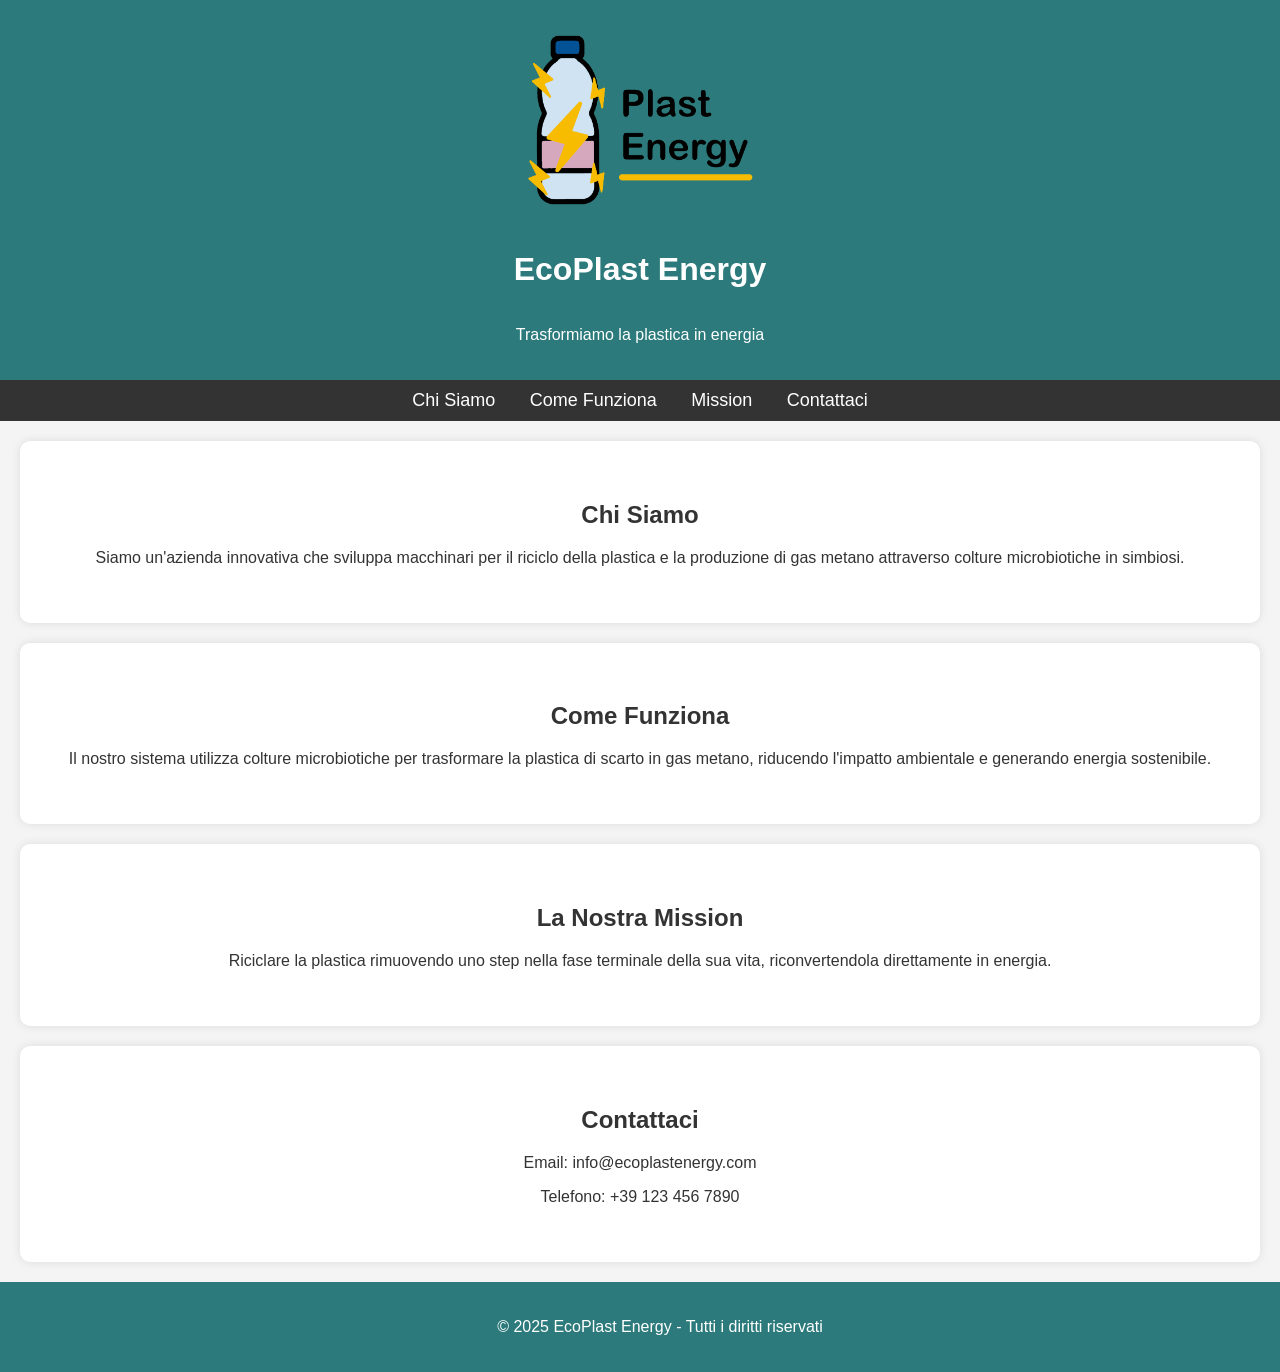
==== index.html @ 4c490d20 "#" ====
<!DOCTYPE html>
<html lang="it">
<head>
    <meta charset="UTF-8">
    <meta name="viewport" content="width=device-width, initial-scale=1.0">
    <title>EcoPlast Energy</title>
    <link rel="stylesheet" href="styles.css">
</head>
<body>
    <header>
        <img src="logo.png" alt="EcoPlast Energy Logo" class="logo">
        <h1>EcoPlast Energy</h1>
        <p>Trasformiamo la plastica in energia</p>
    </header>
    
    <nav>
        <ul>
            <li><a href="#chi-siamo">Chi Siamo</a></li>
            <li><a href="#come-funziona">Come Funziona</a></li>
            <li><a href="#mission">Mission</a></li>
            <li><a href="#contatti">Contattaci</a></li>
        </ul>
    </nav>
    
    <section id="chi-siamo">
        <h2>Chi Siamo</h2>
        <p>Siamo un'azienda innovativa che sviluppa macchinari per il riciclo della plastica e la produzione di gas metano attraverso colture microbiotiche in simbiosi.</p>
    </section>
    
    <section id="come-funziona">
        <h2>Come Funziona</h2>
        <p>Il nostro sistema utilizza colture microbiotiche per trasformare la plastica di scarto in gas metano, riducendo l'impatto ambientale e generando energia sostenibile.</p>
    </section>
    
    <section id="mission">
        <h2>La Nostra Mission</h2>
        <p>Riciclare la plastica rimuovendo uno step nella fase terminale della sua vita, riconvertendola direttamente in energia.</p>
    </section>
    
    <section id="contatti">
        <h2>Contattaci</h2>
        <p>Email: info@ecoplastenergy.com</p>
        <p>Telefono: +39 123 456 7890</p>
    </section>
    
    <footer>
        <p>&copy; 2025 EcoPlast Energy - Tutti i diritti riservati</p>
    </footer>    
</body>
</html>
---- styles.css ----
/* styles.css */
body {
    font-family: Arial, sans-serif;
    margin: 0;
    padding: 0;
    background-color: #f4f4f4;
    color: #333;
}

header {
    background-color: #2c7a7b;
    color: white;
    text-align: center;
    padding: 20px 0;
    display: flex;
    flex-direction: column;
    align-items: center;
}

.logo {
    width: 250px;
    height: auto;
    margin-bottom: 10px;
    padding-bottom: 10px;
    padding-top: 10px;
}

nav {
    background: #333;
    text-align: center;
    padding: 10px 0;
}

nav ul {
    list-style: none;
    padding: 0;
    margin: 0;
}

nav ul li {
    display: inline;
    margin: 0 15px;
}

nav ul li a {
    color: white;
    text-decoration: none;
    font-size: 18px;
}

section {
    padding: 40px;
    text-align: center;
    background: white;
    margin: 20px;
    border-radius: 10px;
    box-shadow: 0 0 10px rgba(0, 0, 0, 0.1);
}

footer {
    text-align: center;
    padding: 20px;
    background: #2c7a7b;
    color: white;
    position: relative;
    bottom: 0;
    width: 100%;
}
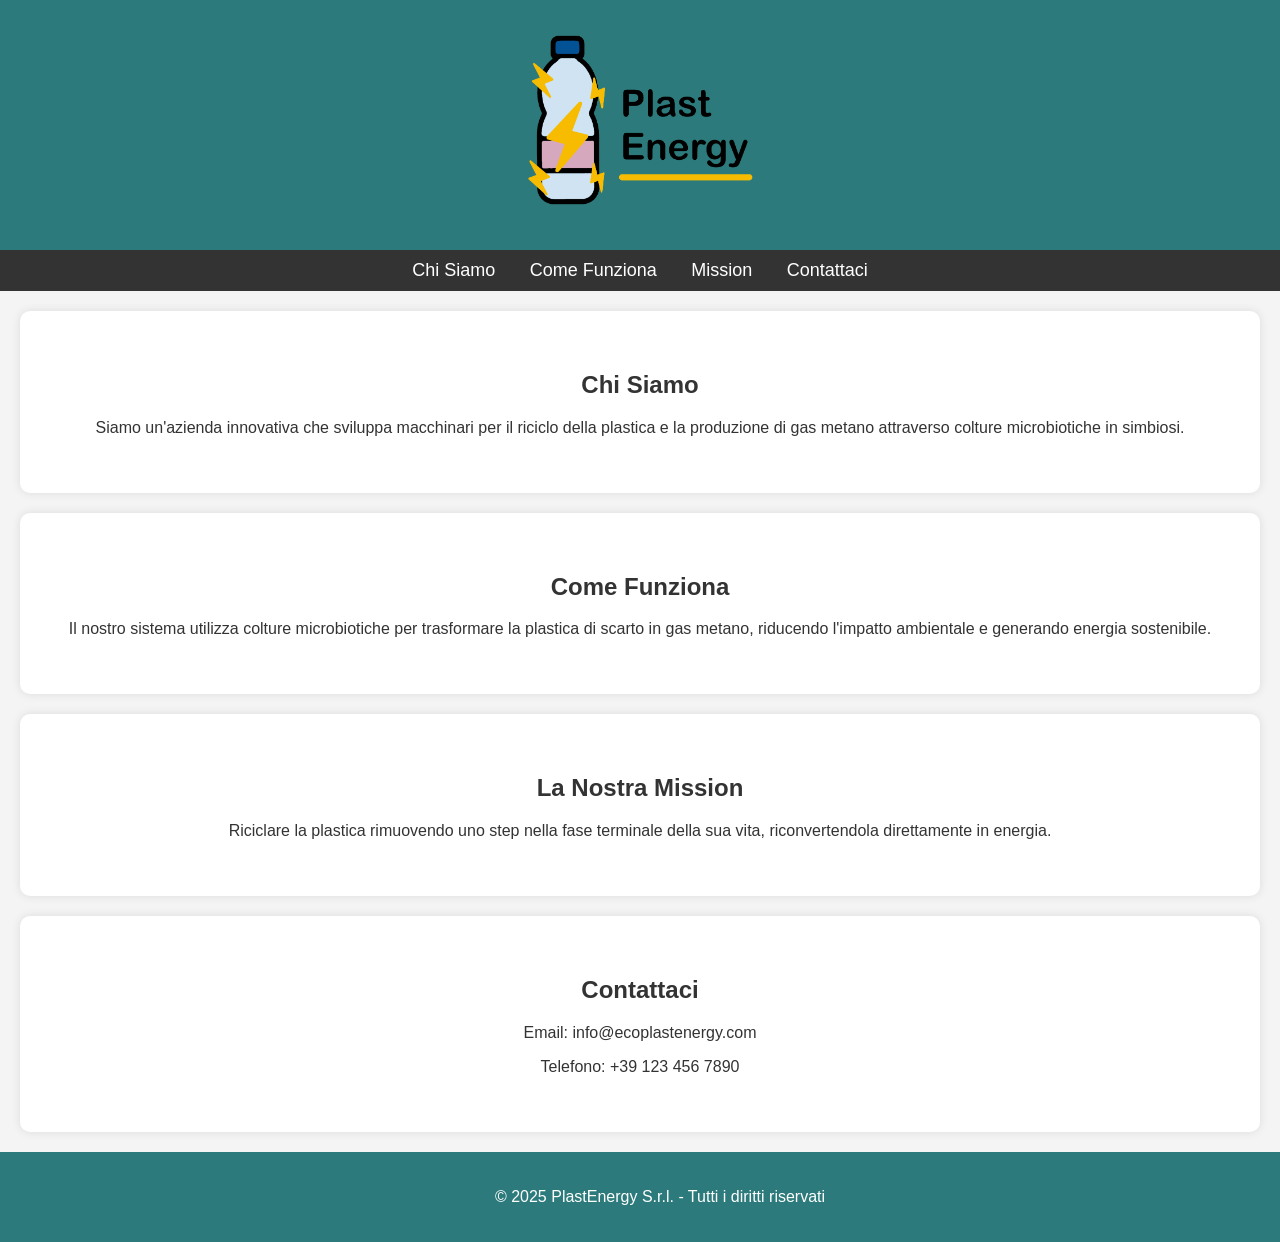
==== commit 9c6fa751: "Update .DS_Store system file" ====
--- a/index.html
+++ b/index.html
@@ -8,9 +8,7 @@
 </head>
 <body>
     <header>
-        <img src="logo.png" alt="EcoPlast Energy Logo" class="logo">
-        <h1>EcoPlast Energy</h1>
-        <p>Trasformiamo la plastica in energia</p>
+        <img src="logo.png" alt="PlastEnergy Logo" class="logo">
     </header>
     
     <nav>
@@ -44,7 +42,7 @@
     </section>
     
     <footer>
-        <p>&copy; 2025 EcoPlast Energy - Tutti i diritti riservati</p>
+        <p>&copy; 2025 PlastEnergy S.r.l. - Tutti i diritti riservati</p>
     </footer>    
 </body>
 </html>
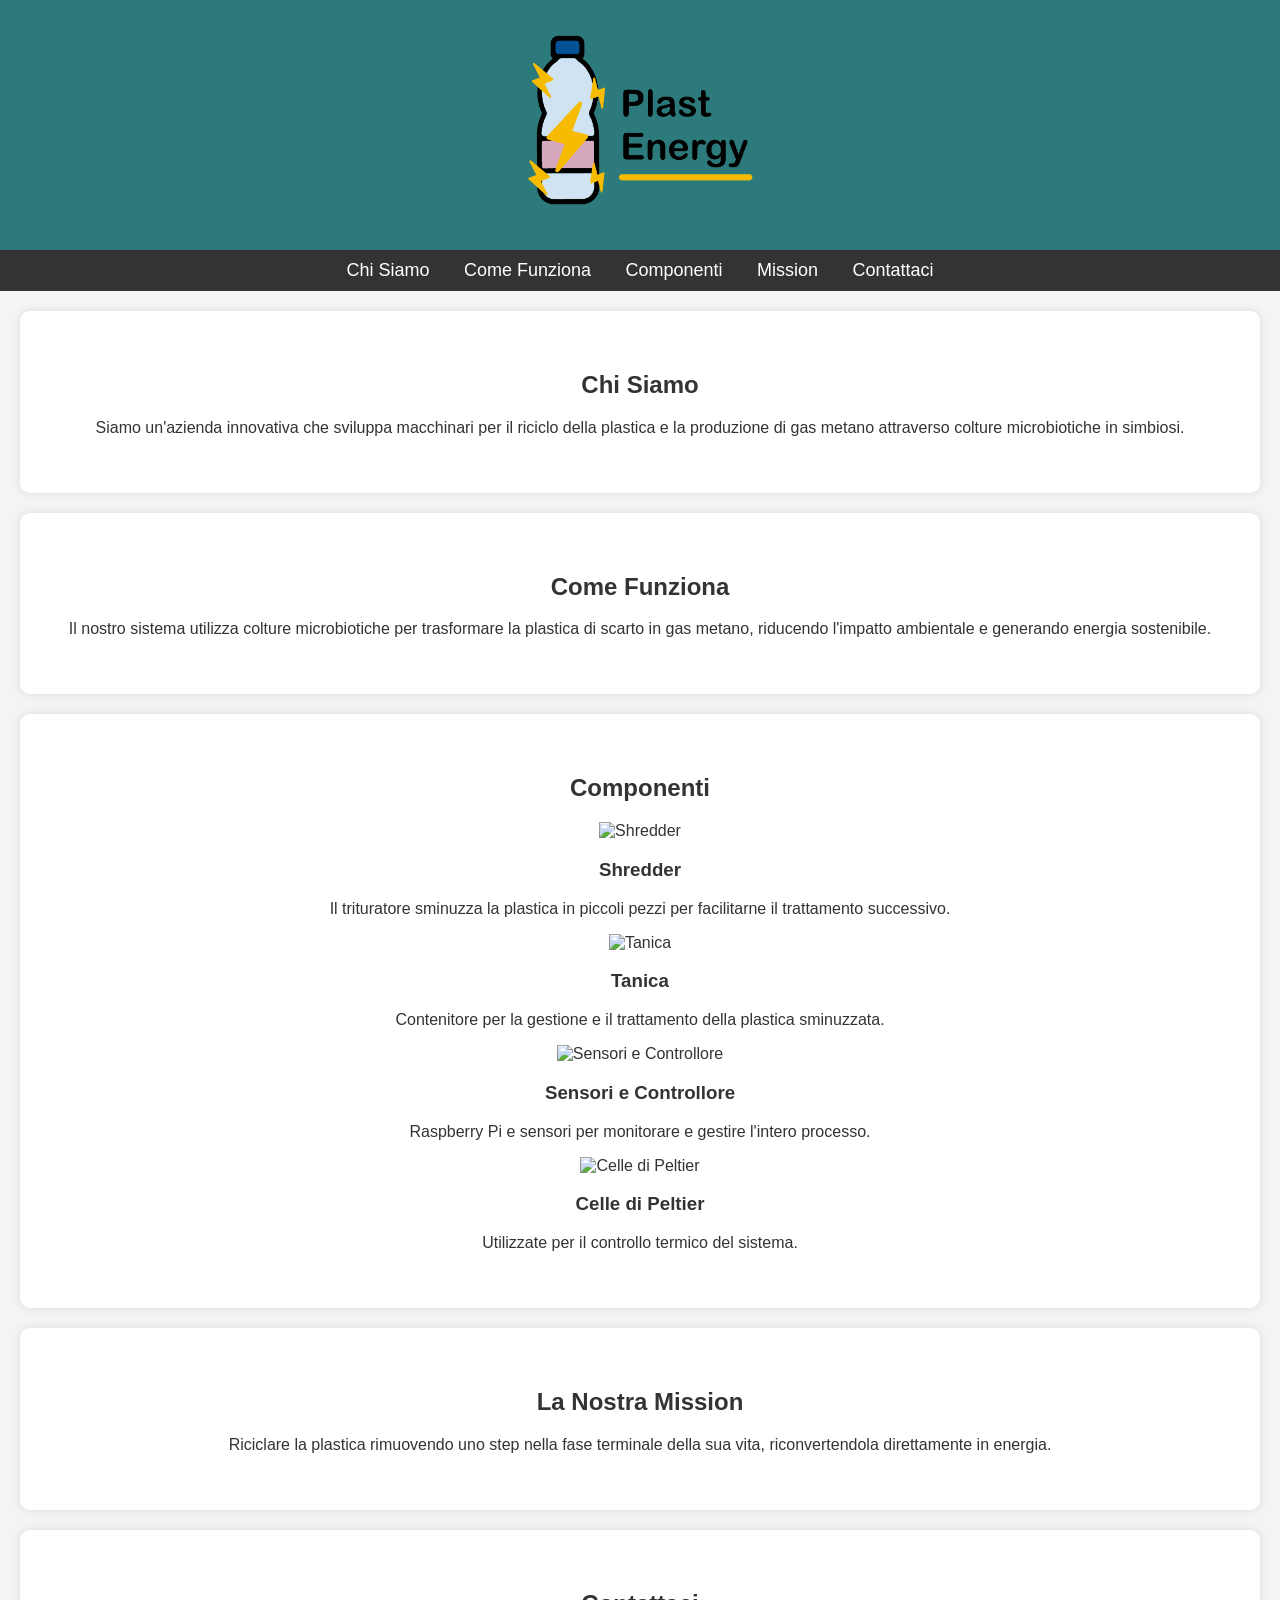
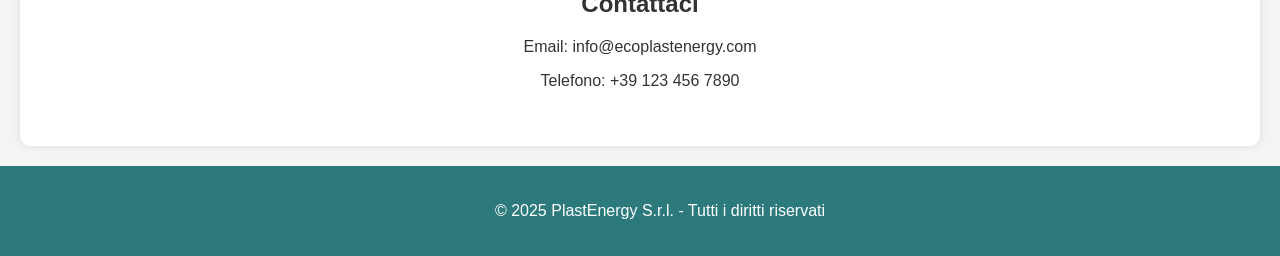
==== commit ab1b82de: "Update index.html" ====
--- a/index.html
+++ b/index.html
@@ -15,6 +15,7 @@
         <ul>
             <li><a href="#chi-siamo">Chi Siamo</a></li>
             <li><a href="#come-funziona">Come Funziona</a></li>
+            <li><a href="#componenti">Componenti</a></li>
             <li><a href="#mission">Mission</a></li>
             <li><a href="#contatti">Contattaci</a></li>
         </ul>
@@ -29,7 +30,33 @@
         <h2>Come Funziona</h2>
         <p>Il nostro sistema utilizza colture microbiotiche per trasformare la plastica di scarto in gas metano, riducendo l'impatto ambientale e generando energia sostenibile.</p>
     </section>
-    
+
+    <section id="componenti">
+        <h2>Componenti</h2>
+        <div class="componenti-container">
+            <div class="componente">
+                <img src="shredder.jpg" alt="Shredder">
+                <h3>Shredder</h3>
+                <p>Il trituratore sminuzza la plastica in piccoli pezzi per facilitarne il trattamento successivo.</p>
+            </div>
+            <div class="componente">
+                <img src="tanica.jpg" alt="Tanica">
+                <h3>Tanica</h3>
+                <p>Contenitore per la gestione e il trattamento della plastica sminuzzata.</p>
+            </div>
+            <div class="componente">
+                <img src="sensori-controller.jpg" alt="Sensori e Controllore">
+                <h3>Sensori e Controllore</h3>
+                <p>Raspberry Pi e sensori per monitorare e gestire l'intero processo.</p>
+            </div>
+            <div class="componente">
+                <img src="peltier.jpg" alt="Celle di Peltier">
+                <h3>Celle di Peltier</h3>
+                <p>Utilizzate per il controllo termico del sistema.</p>
+            </div>
+        </div>
+    </section>
+
     <section id="mission">
         <h2>La Nostra Mission</h2>
         <p>Riciclare la plastica rimuovendo uno step nella fase terminale della sua vita, riconvertendola direttamente in energia.</p>
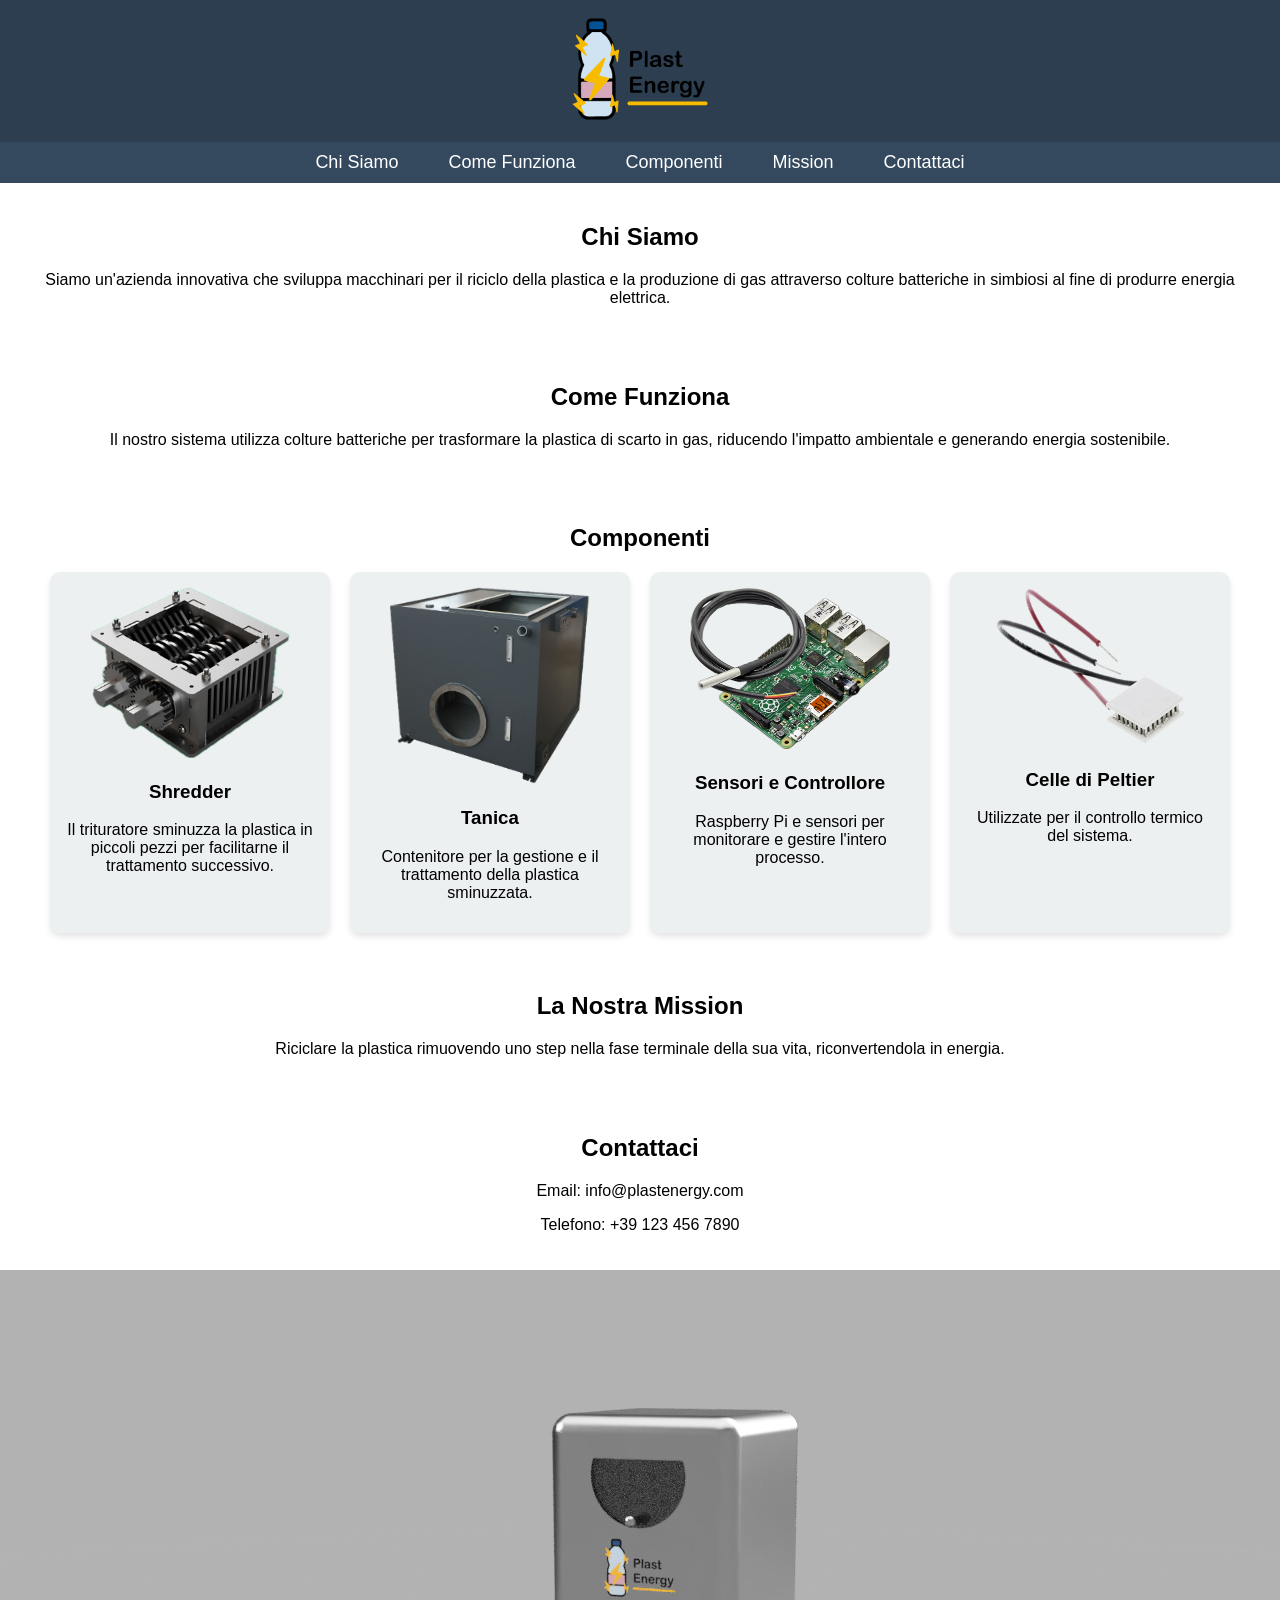
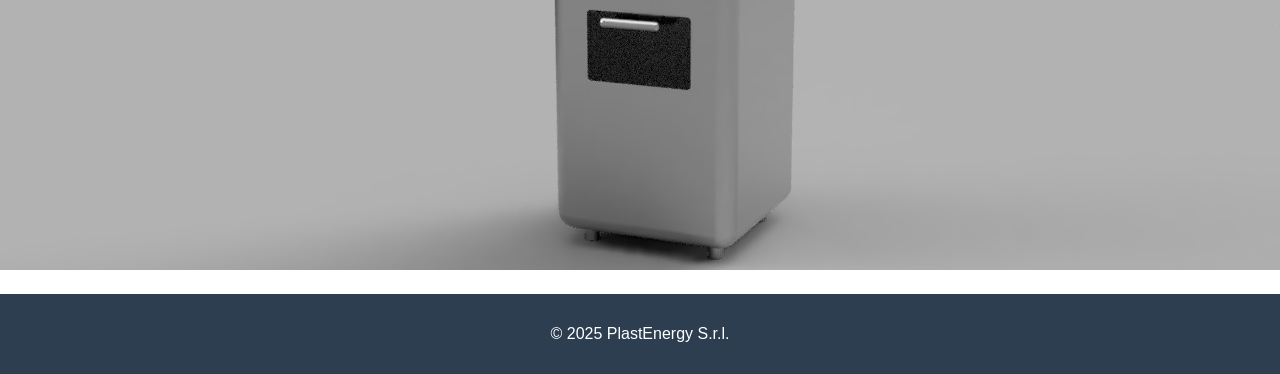
==== commit 90deec1e: "#" ====
--- a/index.html
+++ b/index.html
@@ -23,34 +23,34 @@
     
     <section id="chi-siamo">
         <h2>Chi Siamo</h2>
-        <p>Siamo un'azienda innovativa che sviluppa macchinari per il riciclo della plastica e la produzione di gas metano attraverso colture microbiotiche in simbiosi.</p>
+        <p>Siamo un'azienda innovativa che sviluppa macchinari per il riciclo della plastica e la produzione di gas attraverso colture batteriche in simbiosi al fine di produrre energia elettrica.</p>
     </section>
     
     <section id="come-funziona">
         <h2>Come Funziona</h2>
-        <p>Il nostro sistema utilizza colture microbiotiche per trasformare la plastica di scarto in gas metano, riducendo l'impatto ambientale e generando energia sostenibile.</p>
+        <p>Il nostro sistema utilizza colture batteriche per trasformare la plastica di scarto in gas, riducendo l'impatto ambientale e generando energia sostenibile.</p>
     </section>
 
     <section id="componenti">
         <h2>Componenti</h2>
         <div class="componenti-container">
             <div class="componente">
-                <img src="shredder.jpg" alt="Shredder">
+                <img src="shredder.png" alt="Shredder">
                 <h3>Shredder</h3>
                 <p>Il trituratore sminuzza la plastica in piccoli pezzi per facilitarne il trattamento successivo.</p>
             </div>
             <div class="componente">
-                <img src="tanica.jpg" alt="Tanica">
+                <img src="tanica.png" alt="Tanica">
                 <h3>Tanica</h3>
                 <p>Contenitore per la gestione e il trattamento della plastica sminuzzata.</p>
             </div>
             <div class="componente">
-                <img src="sensori-controller.jpg" alt="Sensori e Controllore">
+                <img src="sensori-controller.png" alt="Sensori e Controllore">
                 <h3>Sensori e Controllore</h3>
                 <p>Raspberry Pi e sensori per monitorare e gestire l'intero processo.</p>
             </div>
             <div class="componente">
-                <img src="peltier.jpg" alt="Celle di Peltier">
+                <img src="peltier.png" alt="Celle di Peltier">
                 <h3>Celle di Peltier</h3>
                 <p>Utilizzate per il controllo termico del sistema.</p>
             </div>
@@ -59,17 +59,20 @@
 
     <section id="mission">
         <h2>La Nostra Mission</h2>
-        <p>Riciclare la plastica rimuovendo uno step nella fase terminale della sua vita, riconvertendola direttamente in energia.</p>
+        <p>Riciclare la plastica rimuovendo uno step nella fase terminale della sua vita, riconvertendola in energia.</p>
     </section>
     
     <section id="contatti">
         <h2>Contattaci</h2>
-        <p>Email: info@ecoplastenergy.com</p>
+        <p>Email: info@plastenergy.com</p>
         <p>Telefono: +39 123 456 7890</p>
     </section>
+
+    <iframe src="render.html" width="100%" height="600px" style="border:none;"></iframe>
+
     
     <footer>
-        <p>&copy; 2025 PlastEnergy S.r.l. - Tutti i diritti riservati</p>
+        <p>&copy; 2025 PlastEnergy S.r.l.</p>
     </footer>    
 </body>
 </html>
--- a/styles.css
+++ b/styles.css
@@ -1,68 +1,100 @@
-/* styles.css */
+/* Stili generali */
 body {
     font-family: Arial, sans-serif;
     margin: 0;
     padding: 0;
-    background-color: #f4f4f4;
-    color: #333;
+    text-align: center;
 }
 
+/* Header */
 header {
-    background-color: #2c7a7b;
-    color: white;
-    text-align: center;
-    padding: 20px 0;
-    display: flex;
-    flex-direction: column;
-    align-items: center;
+    background-color: #2c3e50;
+    padding: 15px 0;
 }
 
 .logo {
-    width: 250px;
-    height: auto;
-    margin-bottom: 10px;
-    padding-bottom: 10px;
-    padding-top: 10px;
+    max-width: 150px;
 }
 
+/* Navbar */
 nav {
-    background: #333;
-    text-align: center;
-    padding: 10px 0;
+    background-color: #34495e;
 }
 
 nav ul {
-    list-style: none;
+    list-style-type: none;
     padding: 0;
     margin: 0;
+    display: flex;
+    justify-content: center;
 }
 
 nav ul li {
-    display: inline;
-    margin: 0 15px;
+    margin: 10px;
 }
 
 nav ul li a {
     color: white;
     text-decoration: none;
     font-size: 18px;
+    padding: 10px 15px;
 }
 
-section {
-    padding: 40px;
-    text-align: center;
-    background: white;
-    margin: 20px;
-    border-radius: 10px;
-    box-shadow: 0 0 10px rgba(0, 0, 0, 0.1);
+nav ul li a:hover {
+    background-color: #1abc9c;
+    border-radius: 5px;
 }
 
+/* Sezioni */
+section {
+    padding: 20px;
+}
+
+/* Stile componenti */
+.componenti-container {
+    display: flex;
+    flex-wrap: wrap;
+    justify-content: center;
+    gap: 20px;
+}
+
+.componente {
+    background: #ecf0f1;
+    border-radius: 10px;
+    padding: 15px;
+    text-align: center;
+    width: 250px;
+    box-shadow: 0px 4px 6px rgba(0, 0, 0, 0.1);
+}
+
+.componente img {
+    width: 100%;
+    max-width: 200px;
+    height: auto;
+    border-radius: 5px;
+}
+
+/* Footer */
 footer {
-    text-align: center;
-    padding: 20px;
-    background: #2c7a7b;
+    background-color: #2c3e50;
     color: white;
-    position: relative;
-    bottom: 0;
-    width: 100%;
+    padding: 15px;
+    margin-top: 20px;
 }
+
+/* Responsive design */
+@media screen and (max-width: 768px) {
+    nav ul {
+        flex-direction: column;
+        align-items: center;
+    }
+
+    .componenti-container {
+        flex-direction: column;
+        align-items: center;
+    }
+
+    .componente {
+        width: 90%;
+    }
+}
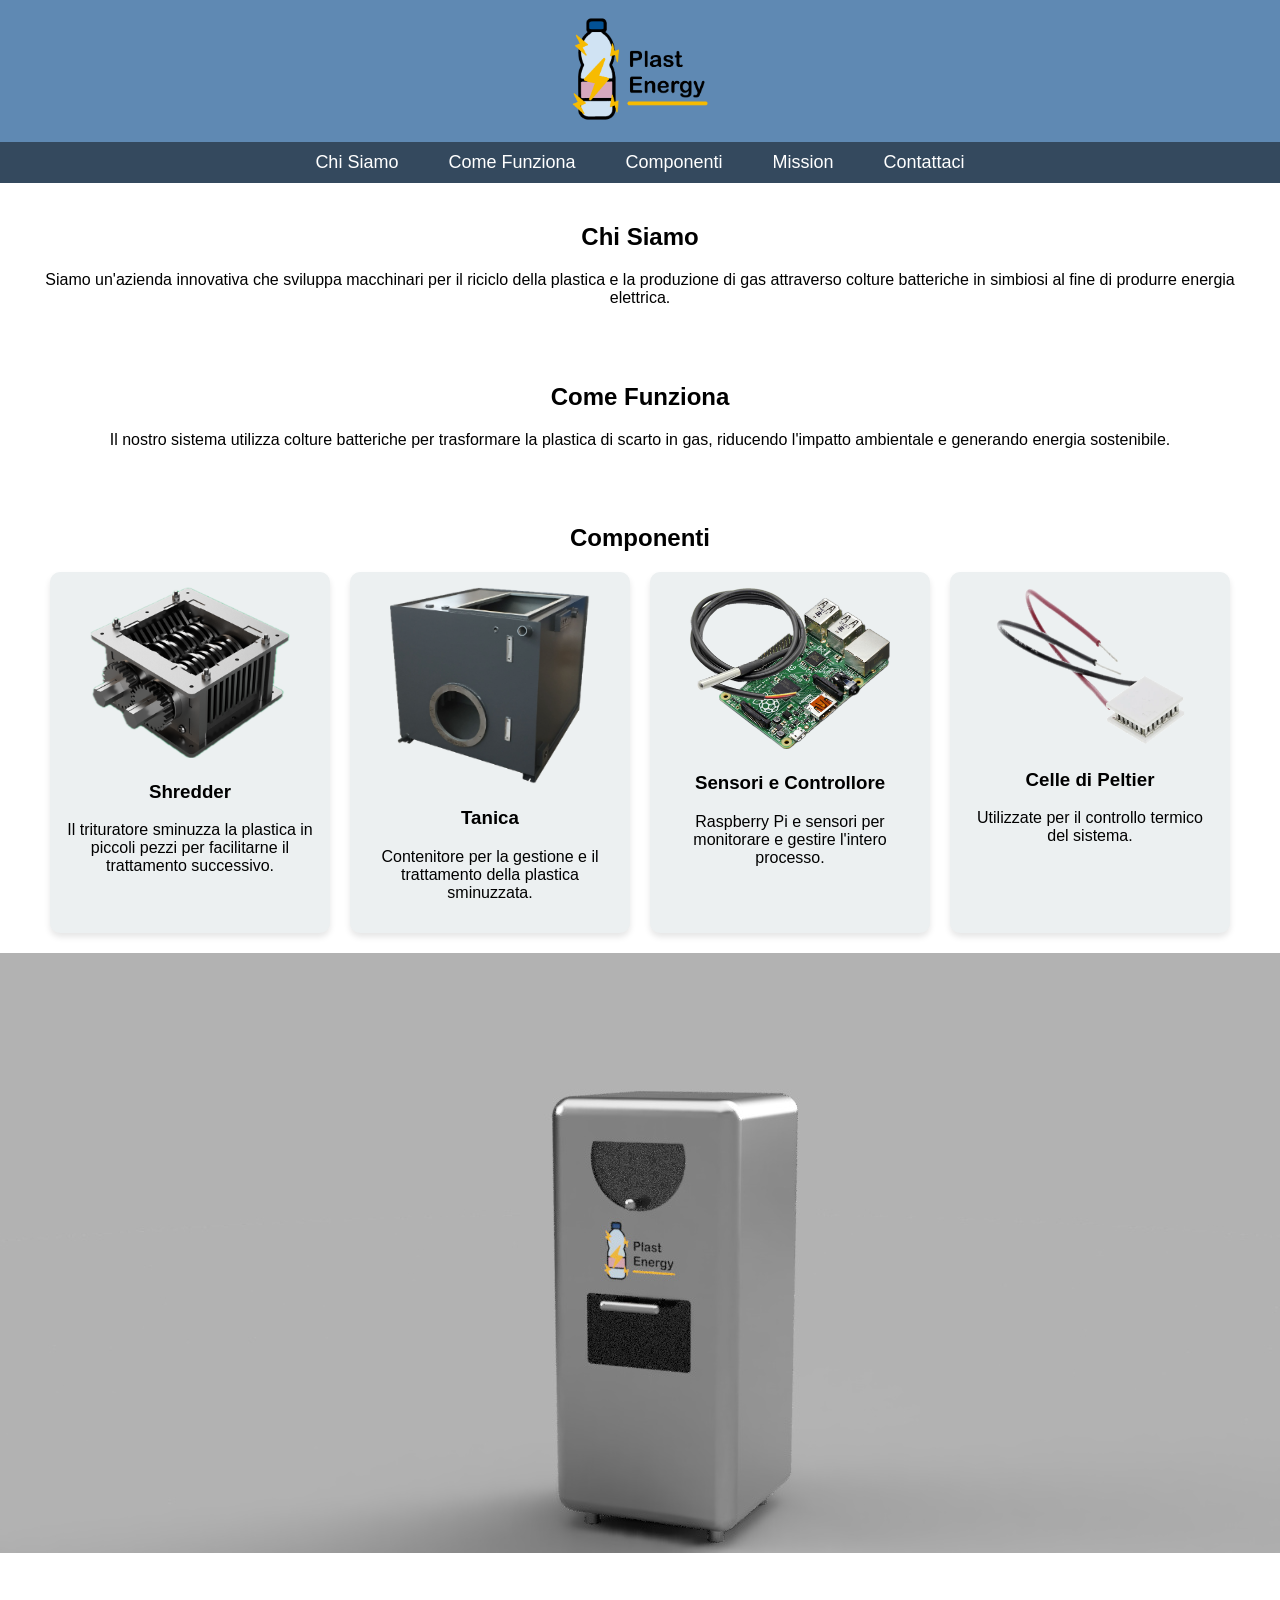
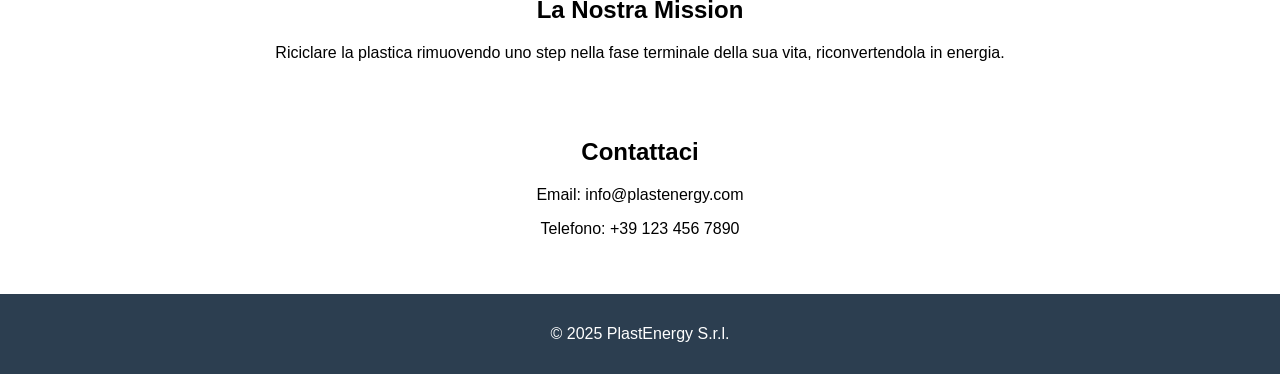
==== commit 22531135: "#" ====
--- a/index.html
+++ b/index.html
@@ -57,6 +57,9 @@
         </div>
     </section>
 
+
+    <iframe src="render.html" width="100%" height="600px" style="border:none;"></iframe>
+
     <section id="mission">
         <h2>La Nostra Mission</h2>
         <p>Riciclare la plastica rimuovendo uno step nella fase terminale della sua vita, riconvertendola in energia.</p>
@@ -68,7 +71,6 @@
         <p>Telefono: +39 123 456 7890</p>
     </section>
 
-    <iframe src="render.html" width="100%" height="600px" style="border:none;"></iframe>
 
     
     <footer>
--- a/styles.css
+++ b/styles.css
@@ -8,7 +8,7 @@
 
 /* Header */
 header {
-    background-color: #2c3e50;
+    background-color: #5f89b3;
     padding: 15px 0;
 }
 
@@ -41,7 +41,7 @@
 }
 
 nav ul li a:hover {
-    background-color: #1abc9c;
+    background-color: #5f89b3;
     border-radius: 5px;
 }
 
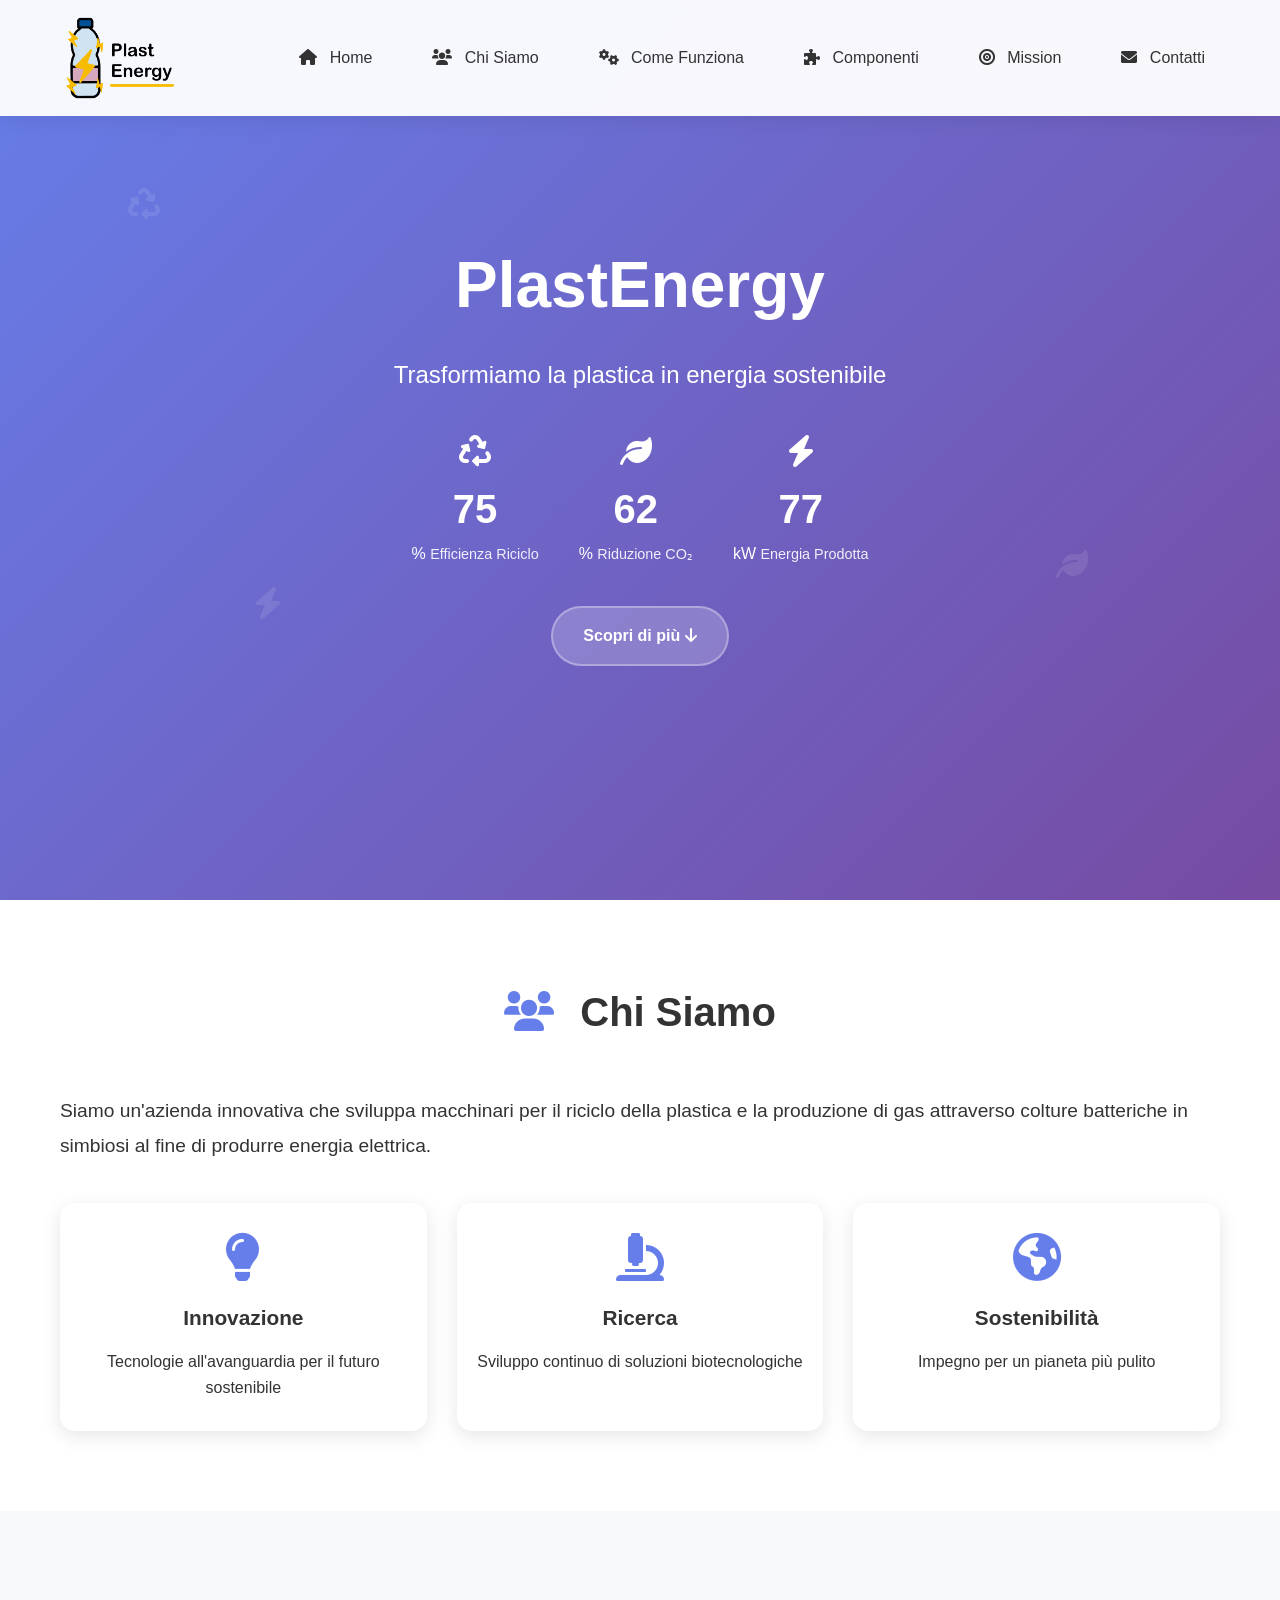
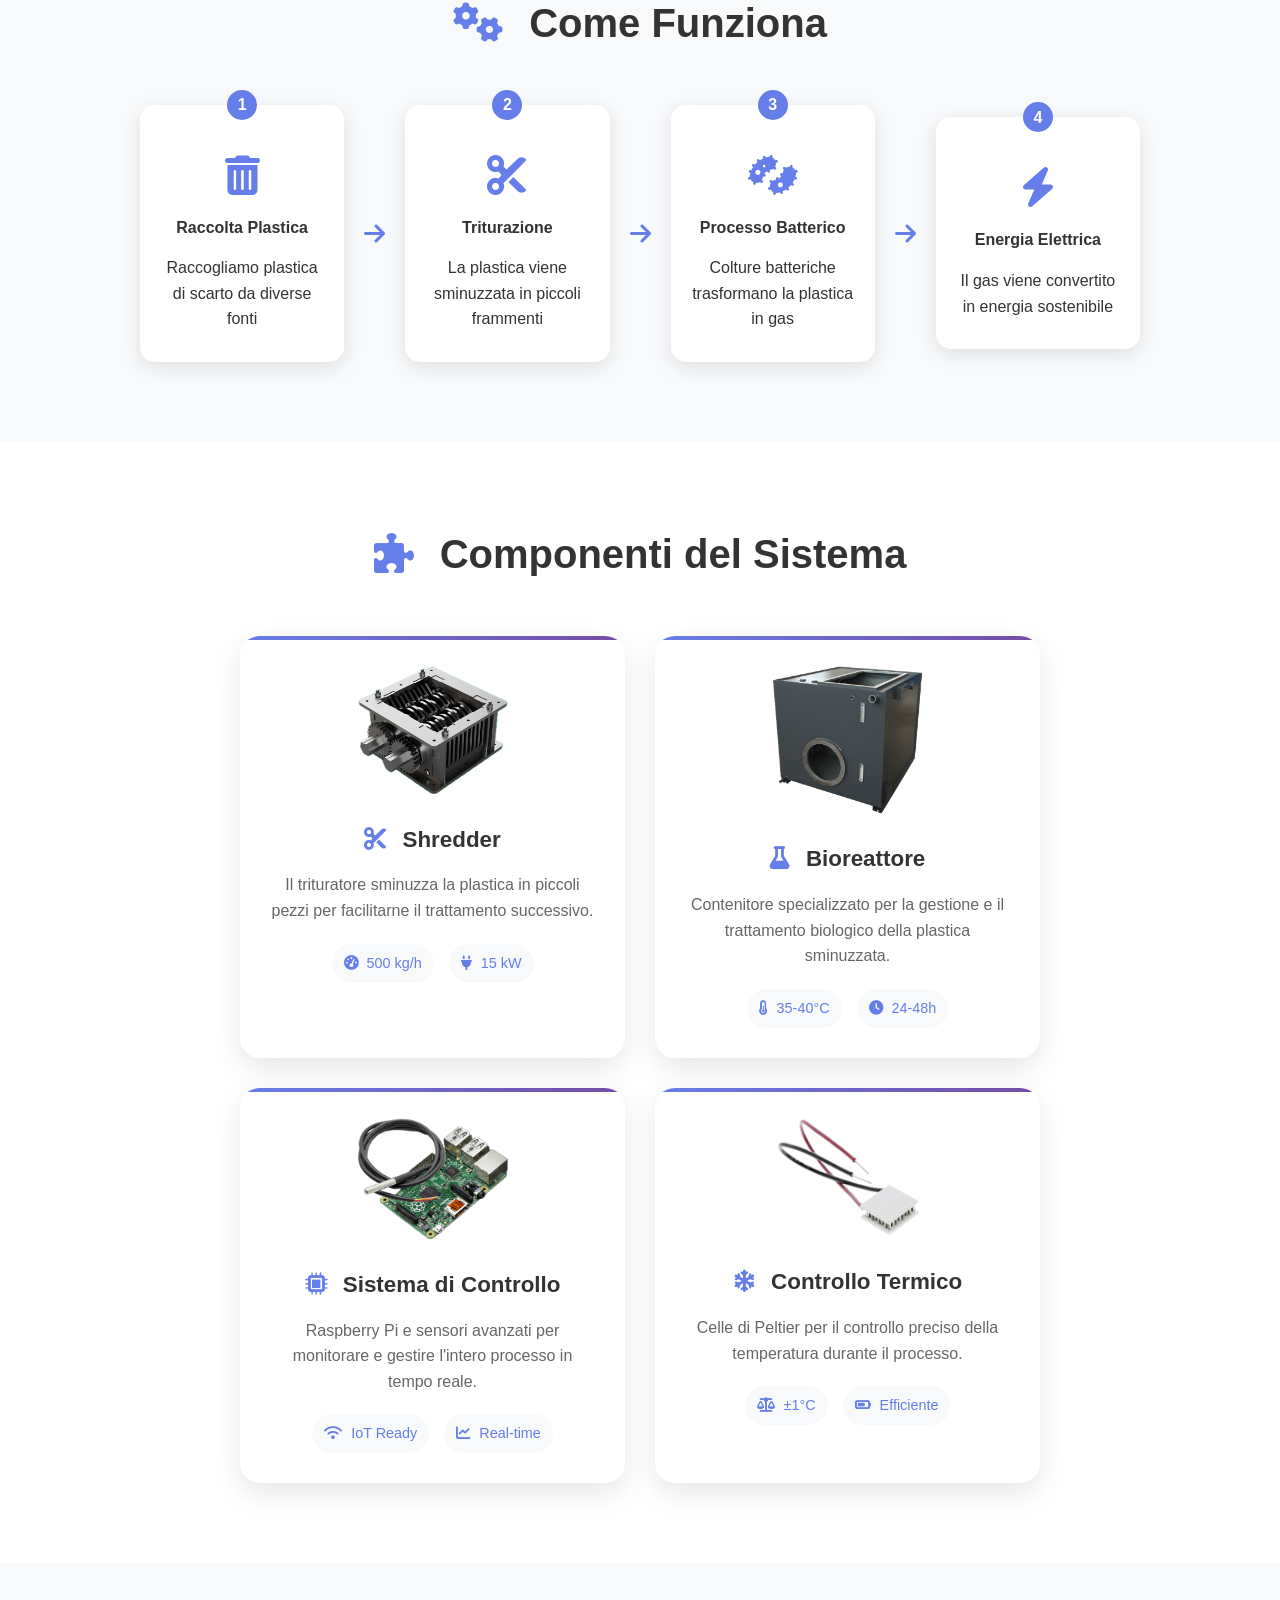
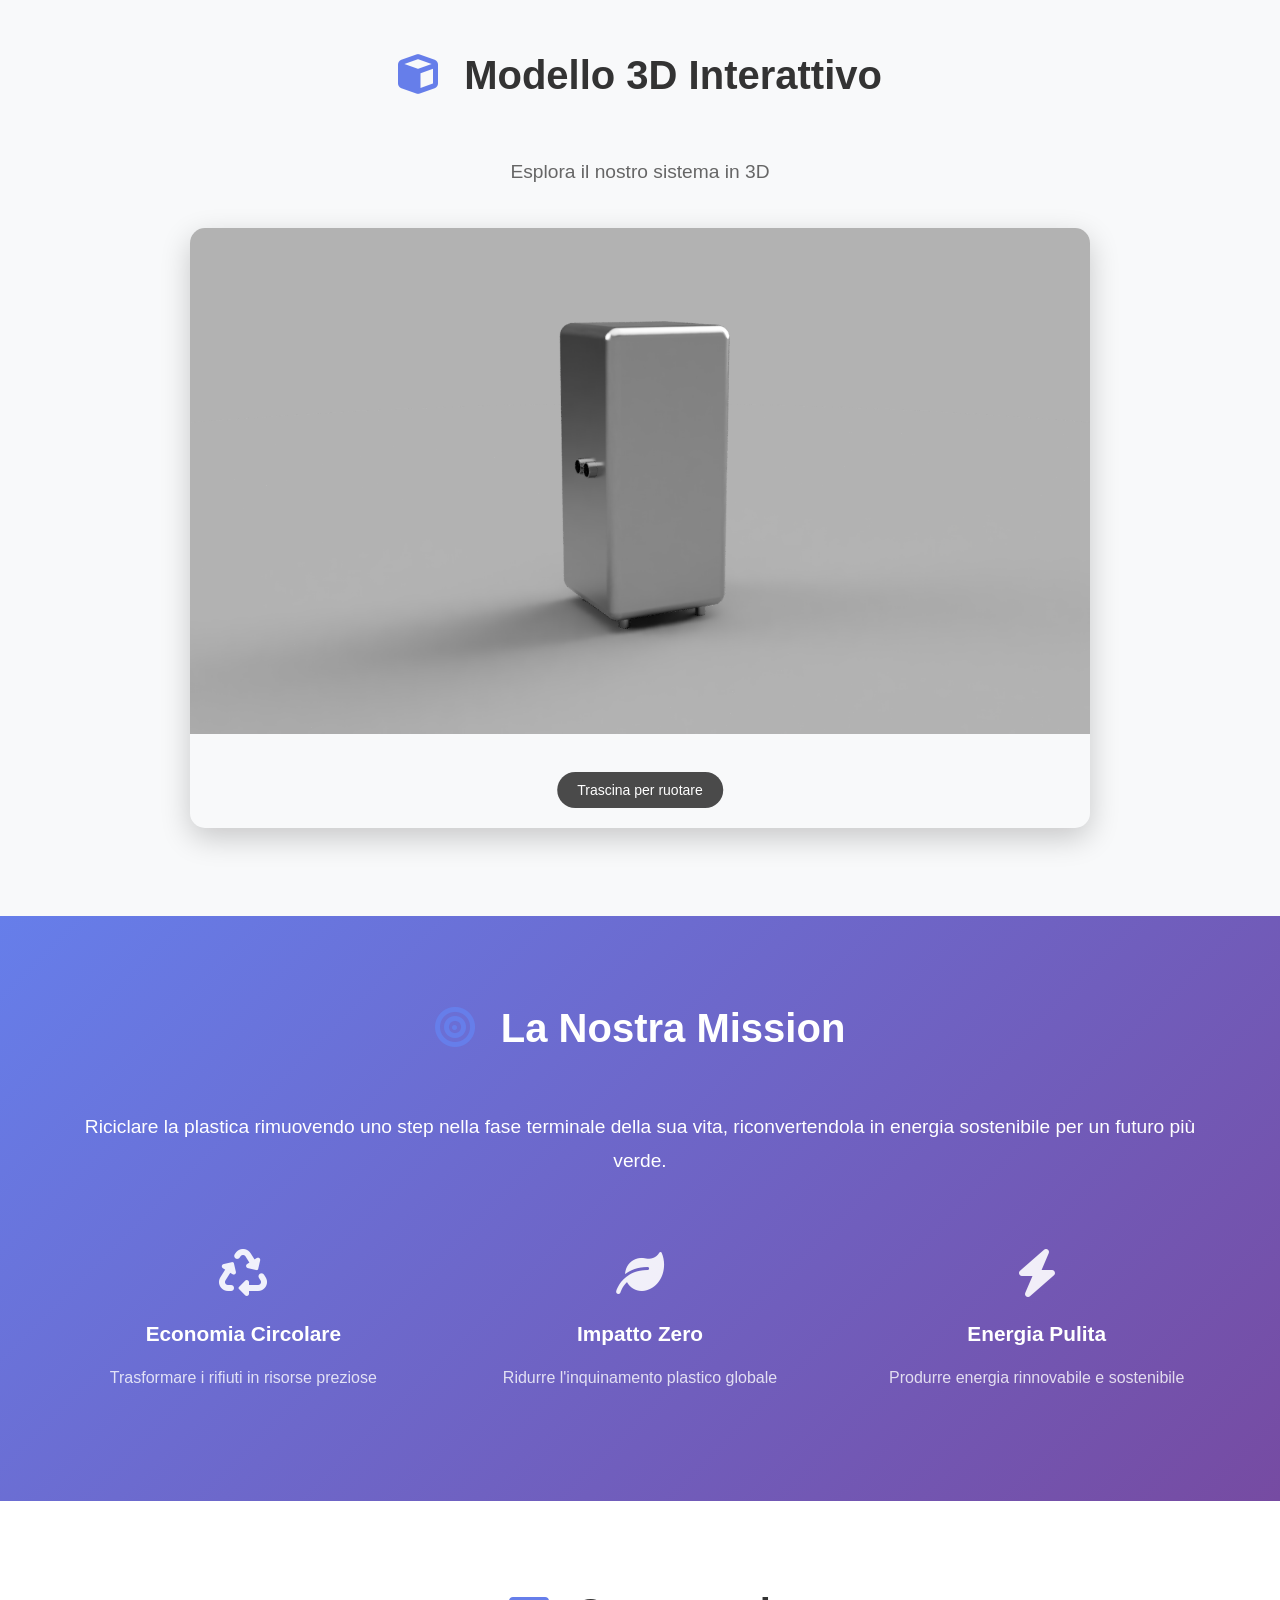
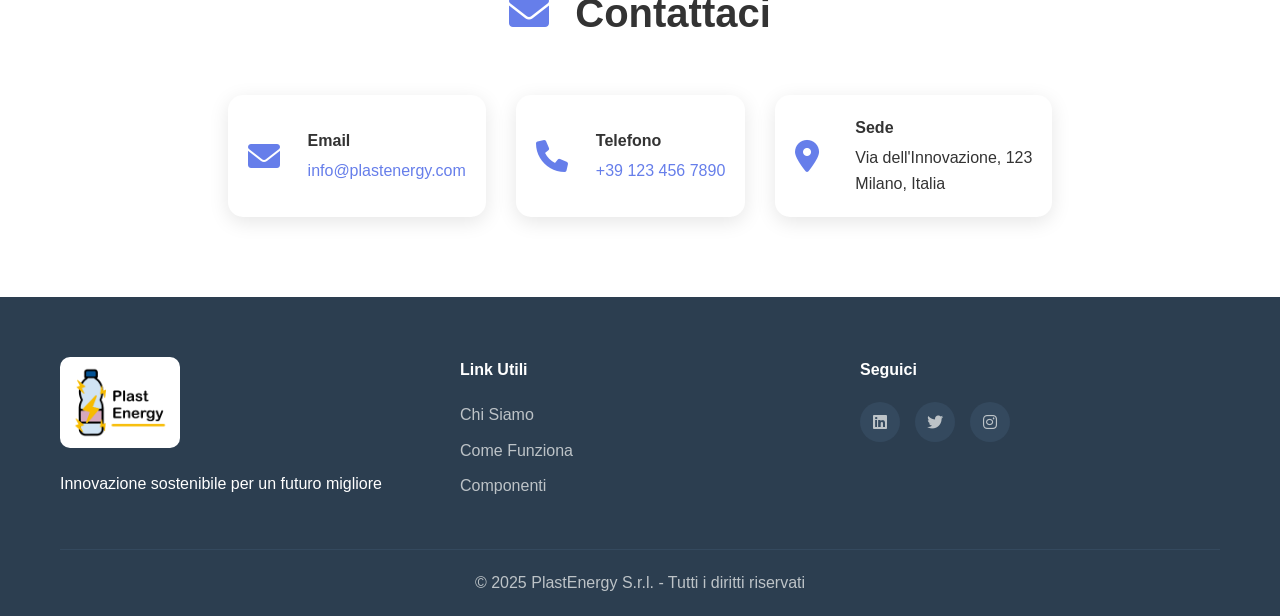
==== commit df95a945: "#" ====
--- a/index.html
+++ b/index.html
@@ -3,78 +3,388 @@
 <head>
     <meta charset="UTF-8">
     <meta name="viewport" content="width=device-width, initial-scale=1.0">
-    <title>EcoPlast Energy</title>
+    <title>PlastEnergy - Innovazione Sostenibile</title>
     <link rel="stylesheet" href="styles.css">
+    <link href="https://cdnjs.cloudflare.com/ajax/libs/font-awesome/6.0.0/css/all.min.css" rel="stylesheet">
 </head>
 <body>
-    <header>
-        <img src="logo.png" alt="PlastEnergy Logo" class="logo">
+    <header class="header-fixed">
+        <div class="header-content">
+            <img src="logo.png" alt="PlastEnergy Logo" class="logo">
+            <nav class="nav-desktop">
+                <ul>
+                    <li><a href="#hero"><i class="fas fa-home"></i> Home</a></li>
+                    <li><a href="#chi-siamo"><i class="fas fa-users"></i> Chi Siamo</a></li>
+                    <li><a href="#come-funziona"><i class="fas fa-cogs"></i> Come Funziona</a></li>
+                    <li><a href="#componenti"><i class="fas fa-puzzle-piece"></i> Componenti</a></li>
+                    <li><a href="#mission"><i class="fas fa-bullseye"></i> Mission</a></li>
+                    <li><a href="#contatti"><i class="fas fa-envelope"></i> Contatti</a></li>
+                </ul>
+            </nav>
+            <button class="mobile-menu-btn" onclick="toggleMobileMenu()">
+                <i class="fas fa-bars"></i>
+            </button>
+        </div>
     </header>
     
-    <nav>
+    <nav class="mobile-nav" id="mobileNav">
         <ul>
-            <li><a href="#chi-siamo">Chi Siamo</a></li>
-            <li><a href="#come-funziona">Come Funziona</a></li>
-            <li><a href="#componenti">Componenti</a></li>
-            <li><a href="#mission">Mission</a></li>
-            <li><a href="#contatti">Contattaci</a></li>
+            <li><a href="#hero" onclick="closeMobileMenu()"><i class="fas fa-home"></i> Home</a></li>
+            <li><a href="#chi-siamo" onclick="closeMobileMenu()"><i class="fas fa-users"></i> Chi Siamo</a></li>
+            <li><a href="#come-funziona" onclick="closeMobileMenu()"><i class="fas fa-cogs"></i> Come Funziona</a></li>
+            <li><a href="#componenti" onclick="closeMobileMenu()"><i class="fas fa-puzzle-piece"></i> Componenti</a></li>
+            <li><a href="#mission" onclick="closeMobileMenu()"><i class="fas fa-bullseye"></i> Mission</a></li>
+            <li><a href="#contatti" onclick="closeMobileMenu()"><i class="fas fa-envelope"></i> Contatti</a></li>
         </ul>
     </nav>
+
+    <section id="hero" class="hero">
+        <div class="hero-content">
+            <h1 class="hero-title">PlastEnergy</h1>
+            <p class="hero-subtitle">Trasformiamo la plastica in energia sostenibile</p>
+            <div class="hero-stats">
+                <div class="stat">
+                    <i class="fas fa-recycle"></i>
+                    <span class="stat-number" data-target="95">0</span>%
+                    <span class="stat-label">Efficienza Riciclo</span>
+                </div>
+                <div class="stat">
+                    <i class="fas fa-leaf"></i>
+                    <span class="stat-number" data-target="80">0</span>%
+                    <span class="stat-label">Riduzione CO₂</span>
+                </div>
+                <div class="stat">
+                    <i class="fas fa-bolt"></i>
+                    <span class="stat-number" data-target="100">0</span>kW
+                    <span class="stat-label">Energia Prodotta</span>
+                </div>
+            </div>
+            <a href="#chi-siamo" class="cta-button">
+                Scopri di più <i class="fas fa-arrow-down"></i>
+            </a>
+        </div>
+        <div class="hero-animation">
+            <div class="floating-icon"><i class="fas fa-recycle"></i></div>
+            <div class="floating-icon"><i class="fas fa-leaf"></i></div>
+            <div class="floating-icon"><i class="fas fa-bolt"></i></div>
+        </div>
+    </section>
     
-    <section id="chi-siamo">
-        <h2>Chi Siamo</h2>
-        <p>Siamo un'azienda innovativa che sviluppa macchinari per il riciclo della plastica e la produzione di gas attraverso colture batteriche in simbiosi al fine di produrre energia elettrica.</p>
+    <section id="chi-siamo" class="section-animated">
+        <div class="container">
+            <h2 class="section-title"><i class="fas fa-users"></i> Chi Siamo</h2>
+            <div class="content-grid">
+                <div class="content-text">
+                    <p class="lead">Siamo un'azienda innovativa che sviluppa macchinari per il riciclo della plastica e la produzione di gas attraverso colture batteriche in simbiosi al fine di produrre energia elettrica.</p>
+                    <div class="features">
+                        <div class="feature">
+                            <i class="fas fa-lightbulb"></i>
+                            <h4>Innovazione</h4>
+                            <p>Tecnologie all'avanguardia per il futuro sostenibile</p>
+                        </div>
+                        <div class="feature">
+                            <i class="fas fa-microscope"></i>
+                            <h4>Ricerca</h4>
+                            <p>Sviluppo continuo di soluzioni biotecnologiche</p>
+                        </div>
+                        <div class="feature">
+                            <i class="fas fa-globe-americas"></i>
+                            <h4>Sostenibilità</h4>
+                            <p>Impegno per un pianeta più pulito</p>
+                        </div>
+                    </div>
+                </div>
+            </div>
+        </div>
     </section>
     
-    <section id="come-funziona">
-        <h2>Come Funziona</h2>
-        <p>Il nostro sistema utilizza colture batteriche per trasformare la plastica di scarto in gas, riducendo l'impatto ambientale e generando energia sostenibile.</p>
-    </section>
-
-    <section id="componenti">
-        <h2>Componenti</h2>
-        <div class="componenti-container">
-            <div class="componente">
-                <img src="shredder.png" alt="Shredder">
-                <h3>Shredder</h3>
-                <p>Il trituratore sminuzza la plastica in piccoli pezzi per facilitarne il trattamento successivo.</p>
-            </div>
-            <div class="componente">
-                <img src="tanica.png" alt="Tanica">
-                <h3>Tanica</h3>
-                <p>Contenitore per la gestione e il trattamento della plastica sminuzzata.</p>
-            </div>
-            <div class="componente">
-                <img src="sensori-controller.png" alt="Sensori e Controllore">
-                <h3>Sensori e Controllore</h3>
-                <p>Raspberry Pi e sensori per monitorare e gestire l'intero processo.</p>
-            </div>
-            <div class="componente">
-                <img src="peltier.png" alt="Celle di Peltier">
-                <h3>Celle di Peltier</h3>
-                <p>Utilizzate per il controllo termico del sistema.</p>
-            </div>
-        </div>
-    </section>
-
-
-    <iframe src="render.html" width="100%" height="600px" style="border:none;"></iframe>
-
-    <section id="mission">
-        <h2>La Nostra Mission</h2>
-        <p>Riciclare la plastica rimuovendo uno step nella fase terminale della sua vita, riconvertendola in energia.</p>
+    <section id="come-funziona" class="section-animated bg-light">
+        <div class="container">
+            <h2 class="section-title"><i class="fas fa-cogs"></i> Come Funziona</h2>
+            <div class="process-steps">
+                <div class="step">
+                    <div class="step-number">1</div>
+                    <i class="fas fa-trash-alt"></i>
+                    <h4>Raccolta Plastica</h4>
+                    <p>Raccogliamo plastica di scarto da diverse fonti</p>
+                </div>
+                <div class="step-arrow"><i class="fas fa-arrow-right"></i></div>
+                <div class="step">
+                    <div class="step-number">2</div>
+                    <i class="fas fa-cut"></i>
+                    <h4>Triturazione</h4>
+                    <p>La plastica viene sminuzzata in piccoli frammenti</p>
+                </div>
+                <div class="step-arrow"><i class="fas fa-arrow-right"></i></div>
+                <div class="step">
+                    <div class="step-number">3</div>
+                    <i class="fas fa-bacteria"></i>
+                    <h4>Processo Batterico</h4>
+                    <p>Colture batteriche trasformano la plastica in gas</p>
+                </div>
+                <div class="step-arrow"><i class="fas fa-arrow-right"></i></div>
+                <div class="step">
+                    <div class="step-number">4</div>
+                    <i class="fas fa-bolt"></i>
+                    <h4>Energia Elettrica</h4>
+                    <p>Il gas viene convertito in energia sostenibile</p>
+                </div>
+            </div>
+        </div>
+    </section>
+
+    <section id="componenti" class="section-animated">
+        <div class="container">
+            <h2 class="section-title"><i class="fas fa-puzzle-piece"></i> Componenti del Sistema</h2>
+            <div class="componenti-container">
+                <div class="componente" data-aos="fade-up" data-aos-delay="100">
+                    <div class="componente-icon">
+                        <img src="shredder.png" alt="Shredder">
+                    </div>
+                    <h3><i class="fas fa-cut"></i> Shredder</h3>
+                    <p>Il trituratore sminuzza la plastica in piccoli pezzi per facilitarne il trattamento successivo.</p>
+                    <div class="componente-specs">
+                        <span class="spec"><i class="fas fa-tachometer-alt"></i> 500 kg/h</span>
+                        <span class="spec"><i class="fas fa-plug"></i> 15 kW</span>
+                    </div>
+                </div>
+                <div class="componente" data-aos="fade-up" data-aos-delay="200">
+                    <div class="componente-icon">
+                        <img src="tanica.png" alt="Tanica">
+                    </div>
+                    <h3><i class="fas fa-flask"></i> Bioreattore</h3>
+                    <p>Contenitore specializzato per la gestione e il trattamento biologico della plastica sminuzzata.</p>
+                    <div class="componente-specs">
+                        <span class="spec"><i class="fas fa-thermometer-half"></i> 35-40°C</span>
+                        <span class="spec"><i class="fas fa-clock"></i> 24-48h</span>
+                    </div>
+                </div>
+                <div class="componente" data-aos="fade-up" data-aos-delay="300">
+                    <div class="componente-icon">
+                        <img src="sensori-controller.png" alt="Sensori e Controllore">
+                    </div>
+                    <h3><i class="fas fa-microchip"></i> Sistema di Controllo</h3>
+                    <p>Raspberry Pi e sensori avanzati per monitorare e gestire l'intero processo in tempo reale.</p>
+                    <div class="componente-specs">
+                        <span class="spec"><i class="fas fa-wifi"></i> IoT Ready</span>
+                        <span class="spec"><i class="fas fa-chart-line"></i> Real-time</span>
+                    </div>
+                </div>
+                <div class="componente" data-aos="fade-up" data-aos-delay="400">
+                    <div class="componente-icon">
+                        <img src="peltier.png" alt="Celle di Peltier">
+                    </div>
+                    <h3><i class="fas fa-snowflake"></i> Controllo Termico</h3>
+                    <p>Celle di Peltier per il controllo preciso della temperatura durante il processo.</p>
+                    <div class="componente-specs">
+                        <span class="spec"><i class="fas fa-balance-scale"></i> ±1°C</span>
+                        <span class="spec"><i class="fas fa-battery-three-quarters"></i> Efficiente</span>
+                    </div>
+                </div>
+            </div>
+        </div>
+    </section>
+
+    <section id="modello-3d" class="section-3d">
+        <div class="container">
+            <h2 class="section-title"><i class="fas fa-cube"></i> Modello 3D Interattivo</h2>
+            <p class="section-subtitle">Esplora il nostro sistema in 3D</p>
+            <div class="model-container">
+                <iframe src="360-viewer.html" width="100%" height="600px" style="border:none; border-radius: 15px; box-shadow: 0 10px 30px rgba(0,0,0,0.2);"></iframe>
+            </div>
+        </div>
+    </section>
+
+    <section id="mission" class="section-animated bg-gradient">
+        <div class="container">
+            <h2 class="section-title text-white"><i class="fas fa-bullseye"></i> La Nostra Mission</h2>
+            <div class="mission-content">
+                <div class="mission-text">
+                    <p class="lead mission-text-white">Riciclare la plastica rimuovendo uno step nella fase terminale della sua vita, riconvertendola in energia sostenibile per un futuro più verde.</p>
+                    <div class="mission-goals">
+                        <div class="goal">
+                            <i class="fas fa-recycle"></i>
+                            <h4>Economia Circolare</h4>
+                            <p>Trasformare i rifiuti in risorse preziose</p>
+                        </div>
+                        <div class="goal">
+                            <i class="fas fa-leaf"></i>
+                            <h4>Impatto Zero</h4>
+                            <p>Ridurre l'inquinamento plastico globale</p>
+                        </div>
+                        <div class="goal">
+                            <i class="fas fa-bolt"></i>
+                            <h4>Energia Pulita</h4>
+                            <p>Produrre energia rinnovabile e sostenibile</p>
+                        </div>
+                    </div>
+                </div>
+            </div>
+        </div>
     </section>
     
-    <section id="contatti">
-        <h2>Contattaci</h2>
-        <p>Email: info@plastenergy.com</p>
-        <p>Telefono: +39 123 456 7890</p>
-    </section>
-
-
-    
+    <section id="contatti" class="section-animated">
+        <div class="container">
+            <h2 class="section-title"><i class="fas fa-envelope"></i> Contattaci</h2>
+            <div class="contact-content-single">
+                <div class="contact-info">
+                    <div class="contact-item">
+                        <i class="fas fa-envelope"></i>
+                        <div>
+                            <h4>Email</h4>
+                            <a href="mailto:info@plastenergy.com">info@plastenergy.com</a>
+                        </div>
+                    </div>
+                    <div class="contact-item">
+                        <i class="fas fa-phone"></i>
+                        <div>
+                            <h4>Telefono</h4>
+                            <a href="tel:+39123456789">+39 123 456 7890</a>
+                        </div>
+                    </div>
+                    <div class="contact-item">
+                        <i class="fas fa-map-marker-alt"></i>
+                        <div>
+                            <h4>Sede</h4>
+                            <p>Via dell'Innovazione, 123<br>Milano, Italia</p>
+                        </div>
+                    </div>
+                </div>
+
+            </div>
+        </div>
+    </section>
+
     <footer>
-        <p>&copy; 2025 PlastEnergy S.r.l.</p>
-    </footer>    
+        <div class="container">
+            <div class="footer-content">
+                <div class="footer-section">
+                    <div class="footer-logo-container">
+                        <img src="logo.png" alt="PlastEnergy Logo" class="footer-logo">
+                    </div>
+                    <p>Innovazione sostenibile per un futuro migliore</p>
+                </div>
+                <div class="footer-section">
+                    <h4>Link Utili</h4>
+                    <ul>
+                        <li><a href="#chi-siamo">Chi Siamo</a></li>
+                        <li><a href="#come-funziona">Come Funziona</a></li>
+                        <li><a href="#componenti">Componenti</a></li>
+                    </ul>
+                </div>
+                <div class="footer-section">
+                    <h4>Seguici</h4>
+                    <div class="social-links">
+                        <a href="#"><i class="fab fa-linkedin"></i></a>
+                        <a href="#"><i class="fab fa-twitter"></i></a>
+                        <a href="#"><i class="fab fa-instagram"></i></a>
+                    </div>
+                </div>
+            </div>
+            <div class="footer-bottom">
+                <p>&copy; 2025 PlastEnergy S.r.l. - Tutti i diritti riservati</p>
+            </div>
+        </div>
+    </footer>
+
+    <button id="scrollToTop" class="scroll-to-top">
+        <i class="fas fa-arrow-up"></i>
+    </button>
+
+    <script>
+        // Smooth scrolling
+        document.querySelectorAll('a[href^="#"]').forEach(anchor => {
+            anchor.addEventListener('click', function (e) {
+                e.preventDefault();
+                const target = document.querySelector(this.getAttribute('href'));
+                if (target) {
+                    target.scrollIntoView({ behavior: 'smooth', block: 'start' });
+                }
+            });
+        });
+
+        // Mobile menu toggle
+        function toggleMobileMenu() {
+            const mobileNav = document.getElementById('mobileNav');
+            const body = document.body;
+            mobileNav.classList.toggle('active');
+            body.classList.toggle('menu-open');
+        }
+
+        function closeMobileMenu() {
+            const mobileNav = document.getElementById('mobileNav');
+            const body = document.body;
+            mobileNav.classList.remove('active');
+            body.classList.remove('menu-open');
+        }
+
+        // Scroll to top button
+        const scrollToTopBtn = document.getElementById('scrollToTop');
+        window.addEventListener('scroll', () => {
+            if (window.pageYOffset > 300) {
+                scrollToTopBtn.classList.add('visible');
+            } else {
+                scrollToTopBtn.classList.remove('visible');
+            }
+        });
+
+        scrollToTopBtn.addEventListener('click', () => {
+            window.scrollTo({ top: 0, behavior: 'smooth' });
+        });
+
+        // Animated counters
+        function animateCounters() {
+            const counters = document.querySelectorAll('.stat-number');
+            counters.forEach(counter => {
+                const target = parseInt(counter.getAttribute('data-target'));
+                const increment = target / 100;
+                let current = 0;
+                
+                const updateCounter = () => {
+                    if (current < target) {
+                        current += increment;
+                        counter.textContent = Math.ceil(current);
+                        setTimeout(updateCounter, 20);
+                    } else {
+                        counter.textContent = target;
+                    }
+                };
+                updateCounter();
+            });
+        }
+
+        // Intersection Observer for animations
+        const observerOptions = {
+            threshold: 0.1,
+            rootMargin: '0px 0px -50px 0px'
+        };
+
+        const observer = new IntersectionObserver((entries) => {
+            entries.forEach(entry => {
+                if (entry.isIntersecting) {
+                    entry.target.classList.add('animate');
+                    if (entry.target.id === 'hero') {
+                        setTimeout(animateCounters, 500);
+                    }
+                }
+            });
+        }, observerOptions);
+
+        document.querySelectorAll('.section-animated, #hero').forEach(section => {
+            observer.observe(section);
+        });
+
+        // Header scroll effect
+        window.addEventListener('scroll', () => {
+            const header = document.querySelector('.header-fixed');
+            if (window.scrollY > 100) {
+                header.classList.add('scrolled');
+            } else {
+                header.classList.remove('scrolled');
+            }
+        });
+
+
+    </script>
 </body>
 </html>
--- a/styles.css
+++ b/styles.css
@@ -1,100 +1,937 @@
-/* Stili generali */
-body {
-    font-family: Arial, sans-serif;
+/* Reset and base styles */
+* {
     margin: 0;
     padding: 0;
-    text-align: center;
+    box-sizing: border-box;
+    transition: color 0.3s ease, background-color 0.3s ease, transform 0.3s ease, box-shadow 0.3s ease;
+}
+
+html {
+    scroll-behavior: smooth;
+}
+
+body {
+    font-family: 'Segoe UI', Tahoma, Geneva, Verdana, sans-serif;
+    line-height: 1.6;
+    color: #333;
+    overflow-x: hidden;
+}
+
+.container {
+    max-width: 1200px;
+    margin: 0 auto;
+    padding: 0 20px;
 }
 
 /* Header */
-header {
-    background-color: #5f89b3;
-    padding: 15px 0;
+.header-fixed {
+    position: fixed;
+    top: 0;
+    left: 0;
+    right: 0;
+    background: rgba(255, 255, 255, 0.95);
+    backdrop-filter: blur(10px);
+    z-index: 1000;
+    transition: all 0.3s ease;
+    box-shadow: 0 2px 20px rgba(0, 0, 0, 0.1);
+}
+
+.header-fixed.scrolled {
+    background: rgba(255, 255, 255, 0.98);
+    box-shadow: 0 2px 30px rgba(0, 0, 0, 0.15);
+}
+
+.header-content {
+    display: flex;
+    justify-content: space-between;
+    align-items: center;
+    padding: 15px 20px;
+    max-width: 1200px;
+    margin: 0 auto;
 }
 
 .logo {
+    max-width: 120px;
+    height: auto;
+    transition: transform 0.3s ease;
+}
+
+.logo:hover {
+    transform: scale(1.05);
+}
+
+/* Navigation */
+.nav-desktop ul {
+    display: flex;
+    list-style: none;
+    gap: 30px;
+    align-items: center;
+}
+
+.nav-desktop a {
+    color: #333;
+    text-decoration: none;
+    font-weight: 500;
+    padding: 10px 15px;
+    border-radius: 25px;
+    transition: all 0.3s ease;
+    position: relative;
+}
+
+.nav-desktop a:hover {
+    background: linear-gradient(135deg, #667eea 0%, #764ba2 100%);
+    color: white;
+    transform: translateY(-2px);
+}
+
+.nav-desktop a i {
+    margin-right: 8px;
+}
+
+/* Mobile menu */
+.mobile-menu-btn {
+    display: none;
+    background: none;
+    border: none;
+    font-size: 24px;
+    color: #333;
+    cursor: pointer;
+    padding: 10px;
+}
+
+.mobile-nav {
+    display: none;
+    position: fixed;
+    top: 80px;
+    left: 0;
+    right: 0;
+    background: rgba(255, 255, 255, 0.98);
+    backdrop-filter: blur(10px);
+    z-index: 999;
+    transform: translateY(-100%);
+    transition: transform 0.3s ease;
+}
+
+.mobile-nav.active {
+    transform: translateY(0);
+}
+
+.mobile-nav ul {
+    list-style: none;
+    padding: 20px;
+}
+
+.mobile-nav li {
+    margin: 10px 0;
+}
+
+.mobile-nav a {
+    color: #333;
+    text-decoration: none;
+    font-weight: 500;
+    padding: 15px;
+    display: block;
+    border-radius: 10px;
+    transition: all 0.3s ease;
+}
+
+.mobile-nav a:hover {
+    background: linear-gradient(135deg, #667eea 0%, #764ba2 100%);
+    color: white;
+}
+
+/* Hero Section */
+.hero {
+    min-height: 100vh;
+    background: linear-gradient(135deg, #667eea 0%, #764ba2 100%);
+    display: flex;
+    align-items: center;
+    justify-content: center;
+    position: relative;
+    overflow: hidden;
+    color: white;
+    text-align: center;
+}
+
+.hero-content {
+    z-index: 2;
+    max-width: 800px;
+    padding: 0 20px;
+}
+
+.hero-title {
+    font-size: 4rem;
+    font-weight: 700;
+    margin-bottom: 20px;
+    opacity: 0;
+    transform: translateY(50px);
+    animation: fadeInUp 1s ease 0.5s forwards;
+}
+
+.hero-subtitle {
+    font-size: 1.5rem;
+    margin-bottom: 40px;
+    opacity: 0;
+    transform: translateY(30px);
+    animation: fadeInUp 1s ease 0.7s forwards;
+}
+
+.hero-stats {
+    display: flex;
+    justify-content: center;
+    gap: 40px;
+    margin: 40px 0;
+    flex-wrap: wrap;
+}
+
+.stat {
+    text-align: center;
+    opacity: 0;
+    transform: translateY(30px);
+    animation: fadeInUp 1s ease 0.9s forwards;
+}
+
+.stat i {
+    font-size: 2rem;
+    margin-bottom: 10px;
+    display: block;
+}
+
+.stat-number {
+    font-size: 2.5rem;
+    font-weight: 700;
+    display: block;
+}
+
+.stat-label {
+    font-size: 0.9rem;
+    opacity: 0.9;
+}
+
+.cta-button {
+    display: inline-block;
+    background: rgba(255, 255, 255, 0.2);
+    color: white;
+    padding: 15px 30px;
+    border-radius: 50px;
+    text-decoration: none;
+    font-weight: 600;
+    border: 2px solid rgba(255, 255, 255, 0.3);
+    transition: all 0.3s ease;
+    opacity: 0;
+    transform: translateY(30px);
+    animation: fadeInUp 1s ease 1.1s forwards;
+}
+
+.cta-button:hover {
+    background: white;
+    color: #667eea;
+    transform: translateY(-3px);
+    box-shadow: 0 10px 30px rgba(0, 0, 0, 0.2);
+}
+
+.hero-animation {
+    position: absolute;
+    top: 0;
+    left: 0;
+    right: 0;
+    bottom: 0;
+    pointer-events: none;
+}
+
+.floating-icon {
+    position: absolute;
+    font-size: 2rem;
+    opacity: 0.1;
+    animation: float 6s ease-in-out infinite;
+}
+
+.floating-icon:nth-child(1) {
+    top: 20%;
+    left: 10%;
+    animation-delay: 0s;
+}
+
+.floating-icon:nth-child(2) {
+    top: 60%;
+    right: 15%;
+    animation-delay: 2s;
+}
+
+.floating-icon:nth-child(3) {
+    bottom: 30%;
+    left: 20%;
+    animation-delay: 4s;
+}
+
+/* Sections */
+section {
+    padding: 80px 0;
+}
+
+.section-animated {
+    opacity: 0;
+    transform: translateY(50px);
+    transition: all 0.8s ease;
+}
+
+.section-animated.animate {
+    opacity: 1;
+    transform: translateY(0);
+}
+
+.bg-light {
+    background: #f8f9fa;
+}
+
+.bg-gradient {
+    background: linear-gradient(135deg, #667eea 0%, #764ba2 100%);
+}
+
+.section-title {
+    font-size: 2.5rem;
+    text-align: center;
+    margin-bottom: 50px;
+    color: #333;
+}
+
+.section-title.text-white {
+    color: white;
+}
+
+.section-title i {
+    margin-right: 15px;
+    color: #667eea;
+}
+
+.text-white .section-title i {
+    color: rgba(255, 255, 255, 0.8);
+}
+
+.section-subtitle {
+    text-align: center;
+    font-size: 1.2rem;
+    color: #666;
+    margin-bottom: 40px;
+}
+
+.lead {
+    font-size: 1.2rem;
+    line-height: 1.8;
+    margin-bottom: 30px;
+}
+
+/* Content layouts */
+.content-grid {
+    display: grid;
+    gap: 40px;
+    align-items: center;
+}
+
+.features {
+    display: grid;
+    grid-template-columns: repeat(auto-fit, minmax(250px, 1fr));
+    gap: 30px;
+    margin-top: 40px;
+}
+
+.feature {
+    text-align: center;
+    padding: 30px 20px;
+    background: white;
+    border-radius: 15px;
+    box-shadow: 0 5px 20px rgba(0, 0, 0, 0.1);
+    transition: transform 0.3s ease;
+}
+
+.feature:hover {
+    transform: translateY(-10px);
+}
+
+.feature i {
+    font-size: 3rem;
+    color: #667eea;
+    margin-bottom: 20px;
+}
+
+.feature h4 {
+    font-size: 1.3rem;
+    margin-bottom: 15px;
+    color: #333;
+}
+
+/* Process steps */
+.process-steps {
+    display: flex;
+    justify-content: center;
+    align-items: center;
+    flex-wrap: wrap;
+    gap: 20px;
+    max-width: 1000px;
+    margin: 0 auto;
+}
+
+.step {
+    text-align: center;
+    background: white;
+    padding: 30px 20px;
+    border-radius: 15px;
+    box-shadow: 0 5px 20px rgba(0, 0, 0, 0.1);
+    position: relative;
+    flex: 1;
+    min-width: 200px;
+    transition: transform 0.3s ease;
+}
+
+.step:hover {
+    transform: translateY(-10px);
+}
+
+.step-number {
+    position: absolute;
+    top: -15px;
+    left: 50%;
+    transform: translateX(-50%);
+    background: #667eea;
+    color: white;
+    width: 30px;
+    height: 30px;
+    border-radius: 50%;
+    display: flex;
+    align-items: center;
+    justify-content: center;
+    font-weight: bold;
+}
+
+.step i {
+    font-size: 2.5rem;
+    color: #667eea;
+    margin: 20px 0;
+}
+
+.step h4 {
+    margin-bottom: 15px;
+    color: #333;
+}
+
+.step-arrow {
+    font-size: 1.5rem;
+    color: #667eea;
+    display: flex;
+    align-items: center;
+}
+
+/* Components */
+.componenti-container {
+    display: grid;
+    grid-template-columns: repeat(2, 1fr);
+    gap: 30px;
+    margin-top: 40px;
+    max-width: 800px;
+    margin-left: auto;
+    margin-right: auto;
+}
+
+.componente {
+    background: white;
+    border-radius: 20px;
+    padding: 30px;
+    text-align: center;
+    box-shadow: 0 10px 30px rgba(0, 0, 0, 0.1);
+    transition: all 0.3s ease;
+    position: relative;
+    overflow: hidden;
+}
+
+.componente::before {
+    content: '';
+    position: absolute;
+    top: 0;
+    left: 0;
+    right: 0;
+    height: 4px;
+    background: linear-gradient(135deg, #667eea 0%, #764ba2 100%);
+}
+
+.componente:hover {
+    transform: translateY(-15px);
+    box-shadow: 0 20px 40px rgba(0, 0, 0, 0.15);
+}
+
+.componente-icon {
+    margin-bottom: 20px;
+}
+
+.componente img {
+    width: 100%;
     max-width: 150px;
-}
-
-/* Navbar */
-nav {
-    background-color: #34495e;
-}
-
-nav ul {
-    list-style-type: none;
-    padding: 0;
-    margin: 0;
+    height: auto;
+    border-radius: 10px;
+    transition: transform 0.3s ease;
+    opacity: 0;
+    animation: fadeIn 0.5s ease forwards;
+}
+
+.componente:hover img {
+    transform: scale(1.1);
+}
+
+.componente h3 {
+    font-size: 1.4rem;
+    margin: 20px 0 15px;
+    color: #333;
+}
+
+.componente h3 i {
+    margin-right: 10px;
+    color: #667eea;
+}
+
+.componente p {
+    color: #666;
+    line-height: 1.6;
+    margin-bottom: 20px;
+}
+
+.componente-specs {
     display: flex;
     justify-content: center;
-}
-
-nav ul li {
-    margin: 10px;
-}
-
-nav ul li a {
-    color: white;
-    text-decoration: none;
-    font-size: 18px;
-    padding: 10px 15px;
-}
-
-nav ul li a:hover {
-    background-color: #5f89b3;
-    border-radius: 5px;
-}
-
-/* Sezioni */
-section {
-    padding: 20px;
-}
-
-/* Stile componenti */
-.componenti-container {
-    display: flex;
+    gap: 15px;
+    flex-wrap: wrap;
+}
+
+.spec {
+    background: #f8f9fa;
+    padding: 8px 12px;
+    border-radius: 20px;
+    font-size: 0.9rem;
+    color: #667eea;
+    font-weight: 500;
+}
+
+.spec i {
+    margin-right: 5px;
+}
+
+/* 3D Model section */
+.section-3d {
+    background: #f8f9fa;
+}
+
+.model-container {
+    max-width: 900px;
+    margin: 0 auto;
+}
+
+/* Mission section */
+.mission-content {
+    text-align: center;
+}
+
+.mission-text-white {
+    color: white !important;
+}
+
+.mission-goals {
+    display: grid;
+    grid-template-columns: repeat(auto-fit, minmax(250px, 1fr));
+    gap: 30px;
+    margin-top: 40px;
+}
+
+.goal {
+    text-align: center;
+    padding: 30px 20px;
+}
+
+.goal i {
+    font-size: 3rem;
+    color: rgba(255, 255, 255, 0.9);
+    margin-bottom: 20px;
+}
+
+.goal h4 {
+    font-size: 1.3rem;
+    margin-bottom: 15px;
+    color: white;
+}
+
+.goal p {
+    color: rgba(255, 255, 255, 0.8);
+}
+
+/* Contact section */
+.contact-content-single {
+    display: flex;
+    justify-content: center;
+}
+
+.contact-content {
+    display: grid;
+    grid-template-columns: 1fr 1fr;
+    gap: 60px;
+    align-items: start;
+}
+
+.contact-info {
+    display: flex;
+    flex-direction: row;
+    gap: 30px;
     flex-wrap: wrap;
     justify-content: center;
+}
+
+.contact-item {
+    display: flex;
+    align-items: center;
     gap: 20px;
-}
-
-.componente {
-    background: #ecf0f1;
+    padding: 20px;
+    background: white;
+    border-radius: 15px;
+    box-shadow: 0 5px 20px rgba(0, 0, 0, 0.1);
+    transition: transform 0.3s ease;
+}
+
+.contact-item:hover {
+    transform: translateX(10px);
+}
+
+.contact-item i {
+    font-size: 2rem;
+    color: #667eea;
+    min-width: 40px;
+}
+
+.contact-item h4 {
+    margin-bottom: 5px;
+    color: #333;
+}
+
+.contact-item a {
+    color: #667eea;
+    text-decoration: none;
+}
+
+.contact-item a:hover {
+    text-decoration: underline;
+}
+
+.contact-form {
+    background: white;
+    padding: 40px;
+    border-radius: 20px;
+    box-shadow: 0 10px 30px rgba(0, 0, 0, 0.1);
+}
+
+.contact-form h3 {
+    margin-bottom: 30px;
+    color: #333;
+    text-align: center;
+}
+
+.form-group {
+    margin-bottom: 20px;
+    display: flex;
+    gap: 15px;
+}
+
+.form-group input,
+.form-group textarea {
+    flex: 1;
+    padding: 15px;
+    border: 2px solid #e9ecef;
     border-radius: 10px;
+    font-size: 1rem;
+    transition: border-color 0.3s ease;
+}
+
+.form-group input:focus,
+.form-group textarea:focus {
+    outline: none;
+    border-color: #667eea;
+}
+
+.submit-btn {
+    width: 100%;
+    background: linear-gradient(135deg, #667eea 0%, #764ba2 100%);
+    color: white;
+    border: none;
     padding: 15px;
-    text-align: center;
-    width: 250px;
-    box-shadow: 0px 4px 6px rgba(0, 0, 0, 0.1);
-}
-
-.componente img {
-    width: 100%;
-    max-width: 200px;
-    height: auto;
-    border-radius: 5px;
+    border-radius: 10px;
+    font-size: 1.1rem;
+    font-weight: 600;
+    cursor: pointer;
+    transition: transform 0.3s ease;
+}
+
+.submit-btn:hover {
+    transform: translateY(-2px);
 }
 
 /* Footer */
 footer {
-    background-color: #2c3e50;
-    color: white;
-    padding: 15px;
-    margin-top: 20px;
+    background: #2c3e50;
+    color: white;
+    padding: 60px 0 20px;
+}
+
+.footer-content {
+    display: grid;
+    grid-template-columns: repeat(auto-fit, minmax(250px, 1fr));
+    gap: 40px;
+    margin-bottom: 40px;
+}
+
+.footer-section h4 {
+    margin-bottom: 20px;
+    color: white;
+}
+
+.footer-logo-container {
+    background: white;
+    padding: 10px;
+    border-radius: 10px;
+    display: inline-block;
+    margin-bottom: 15px;
+}
+
+.footer-logo {
+    max-width: 100px;
+    display: block;
+}
+
+.footer-section ul {
+    list-style: none;
+}
+
+.footer-section ul li {
+    margin-bottom: 10px;
+}
+
+.footer-section a {
+    color: #bdc3c7;
+    text-decoration: none;
+    transition: color 0.3s ease;
+}
+
+.footer-section a:hover {
+    color: white;
+}
+
+.social-links {
+    display: flex;
+    gap: 15px;
+}
+
+.social-links a {
+    display: flex;
+    align-items: center;
+    justify-content: center;
+    width: 40px;
+    height: 40px;
+    background: #34495e;
+    border-radius: 50%;
+    transition: all 0.3s ease;
+}
+
+.social-links a:hover {
+    background: #667eea;
+    transform: translateY(-3px);
+}
+
+.footer-bottom {
+    text-align: center;
+    padding-top: 20px;
+    border-top: 1px solid #34495e;
+    color: #bdc3c7;
+}
+
+/* Scroll to top button */
+.scroll-to-top {
+    position: fixed;
+    bottom: 30px;
+    right: 30px;
+    background: linear-gradient(135deg, #667eea 0%, #764ba2 100%);
+    color: white;
+    border: none;
+    width: 50px;
+    height: 50px;
+    border-radius: 50%;
+    cursor: pointer;
+    opacity: 0;
+    visibility: hidden;
+    transition: all 0.3s ease;
+    z-index: 1000;
+}
+
+.scroll-to-top.visible {
+    opacity: 1;
+    visibility: visible;
+}
+
+.scroll-to-top:hover {
+    transform: translateY(-3px);
+}
+
+/* Animations */
+@keyframes fadeInUp {
+    from {
+        opacity: 0;
+        transform: translateY(50px);
+    }
+    to {
+        opacity: 1;
+        transform: translateY(0);
+    }
+}
+
+@keyframes float {
+    0%, 100% {
+        transform: translateY(0px);
+    }
+    50% {
+        transform: translateY(-20px);
+    }
+}
+
+@keyframes fadeIn {
+    to {
+        opacity: 1;
+    }
+}
+
+/* Mobile menu body lock */
+body.menu-open {
+    overflow: hidden;
 }
 
 /* Responsive design */
 @media screen and (max-width: 768px) {
-    nav ul {
+    .nav-desktop {
+        display: none;
+    }
+
+    .mobile-menu-btn {
+        display: block;
+    }
+
+    .mobile-nav {
+        display: block;
+    }
+
+    .hero {
+        padding-top: 120px;
+    }
+
+    .hero-stats {
+        flex-direction: row;
+        justify-content: center;
+        gap: 15px;
+    }
+
+    .stat {
+        flex: 1;
+        min-width: 100px;
+    }
+
+    .hero-title {
+        font-size: 2.5rem;
+    }
+
+    .hero-subtitle {
+        font-size: 1.2rem;
+    }
+
+    .hero-stats {
+        gap: 20px;
+    }
+
+    .section-title {
+        font-size: 2rem;
+    }
+
+    .process-steps {
         flex-direction: column;
-        align-items: center;
+    }
+
+    .step-arrow {
+        transform: rotate(90deg);
     }
 
     .componenti-container {
+        grid-template-columns: 1fr;
+        max-width: none;
+    }
+
+    .contact-content {
+        grid-template-columns: 1fr;
+        gap: 40px;
+    }
+
+    .contact-content-single .contact-info {
+        max-width: 500px;
+        width: 100%;
         flex-direction: column;
-        align-items: center;
-    }
-
-    .componente {
-        width: 90%;
-    }
-}
+    }
+
+    .form-group {
+        flex-direction: column;
+    }
+
+    .footer-content {
+        grid-template-columns: 1fr;
+        text-align: center;
+    }
+
+    section {
+        padding: 60px 0;
+    }
+
+    .container {
+        padding: 0 15px;
+    }
+
+    .mobile-nav {
+        height: calc(100vh - 80px);
+        overflow-y: auto;
+    }
+
+    .mobile-nav ul {
+        padding: 20px;
+        min-height: 100%;
+    }
+}
+
+@media screen and (max-width: 480px) {
+    .hero-title {
+        font-size: 2rem;
+    }
+
+    .hero-stats {
+        flex-direction: column;
+        gap: 15px;
+    }
+
+    .stat {
+        padding: 0 20px;
+    }
+
+    .scroll-to-top {
+        bottom: 20px;
+        right: 20px;
+        width: 45px;
+        height: 45px;
+    }
+
+    .header-content {
+        padding: 10px 15px;
+    }
+
+    .logo {
+        max-width: 100px;
+    }
+
+    .model-container iframe {
+        height: 400px;
+    }
+}
